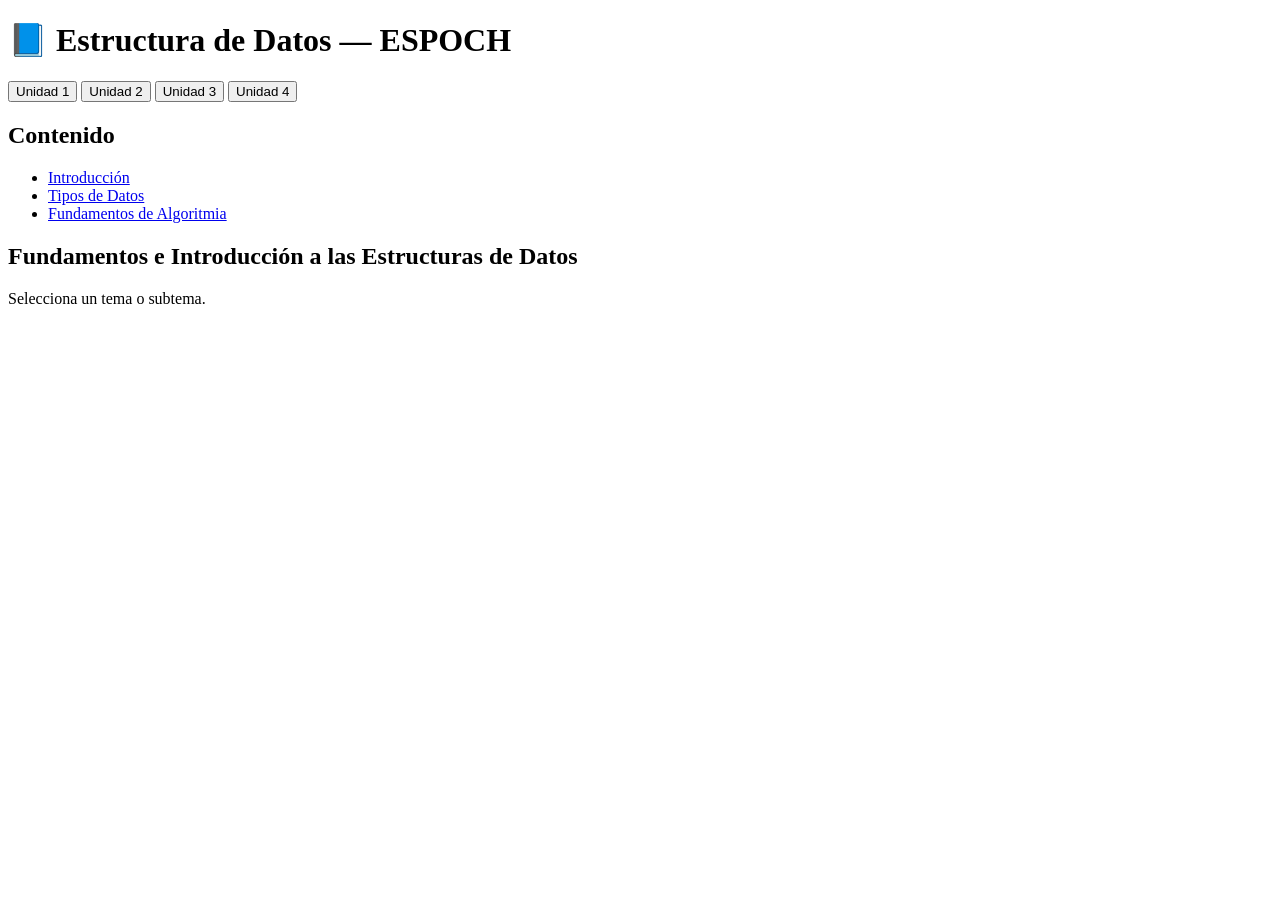
==== docs/index.html @ daf61198 "Add: contenido del sílabo para Desarrollo Web y nuevos íconos SVG" ====
<!DOCTYPE html>
<html lang="es">
<head>
<title>Estructura de Datos</title>
<link rel="stylesheet" href="/docs/css/main.css">

</head>
<body>

<header>
  <h1>📘 Estructura de Datos — ESPOCH</h1>
  <div class="unidades">
    <button class="active" onclick="mostrarUnidad('u1', this)">Unidad 1</button>
    <button onclick="mostrarUnidad('u2', this)">Unidad 2</button>
    <button onclick="mostrarUnidad('u3', this)">Unidad 3</button>
    <button onclick="mostrarUnidad('u4', this)">Unidad 4</button>
  </div>
</header>

<aside>
  <h2>Contenido</h2>
  <ul id="menu" class="menu"></ul>
</aside>

<main id="contenido">
  <div class="card">
    <h2>Unidad 1 — Fundamentos e Introducción</h2>
  </div>

</main>
<script src="/docs/js/main.js"></script>

</body>
</html>
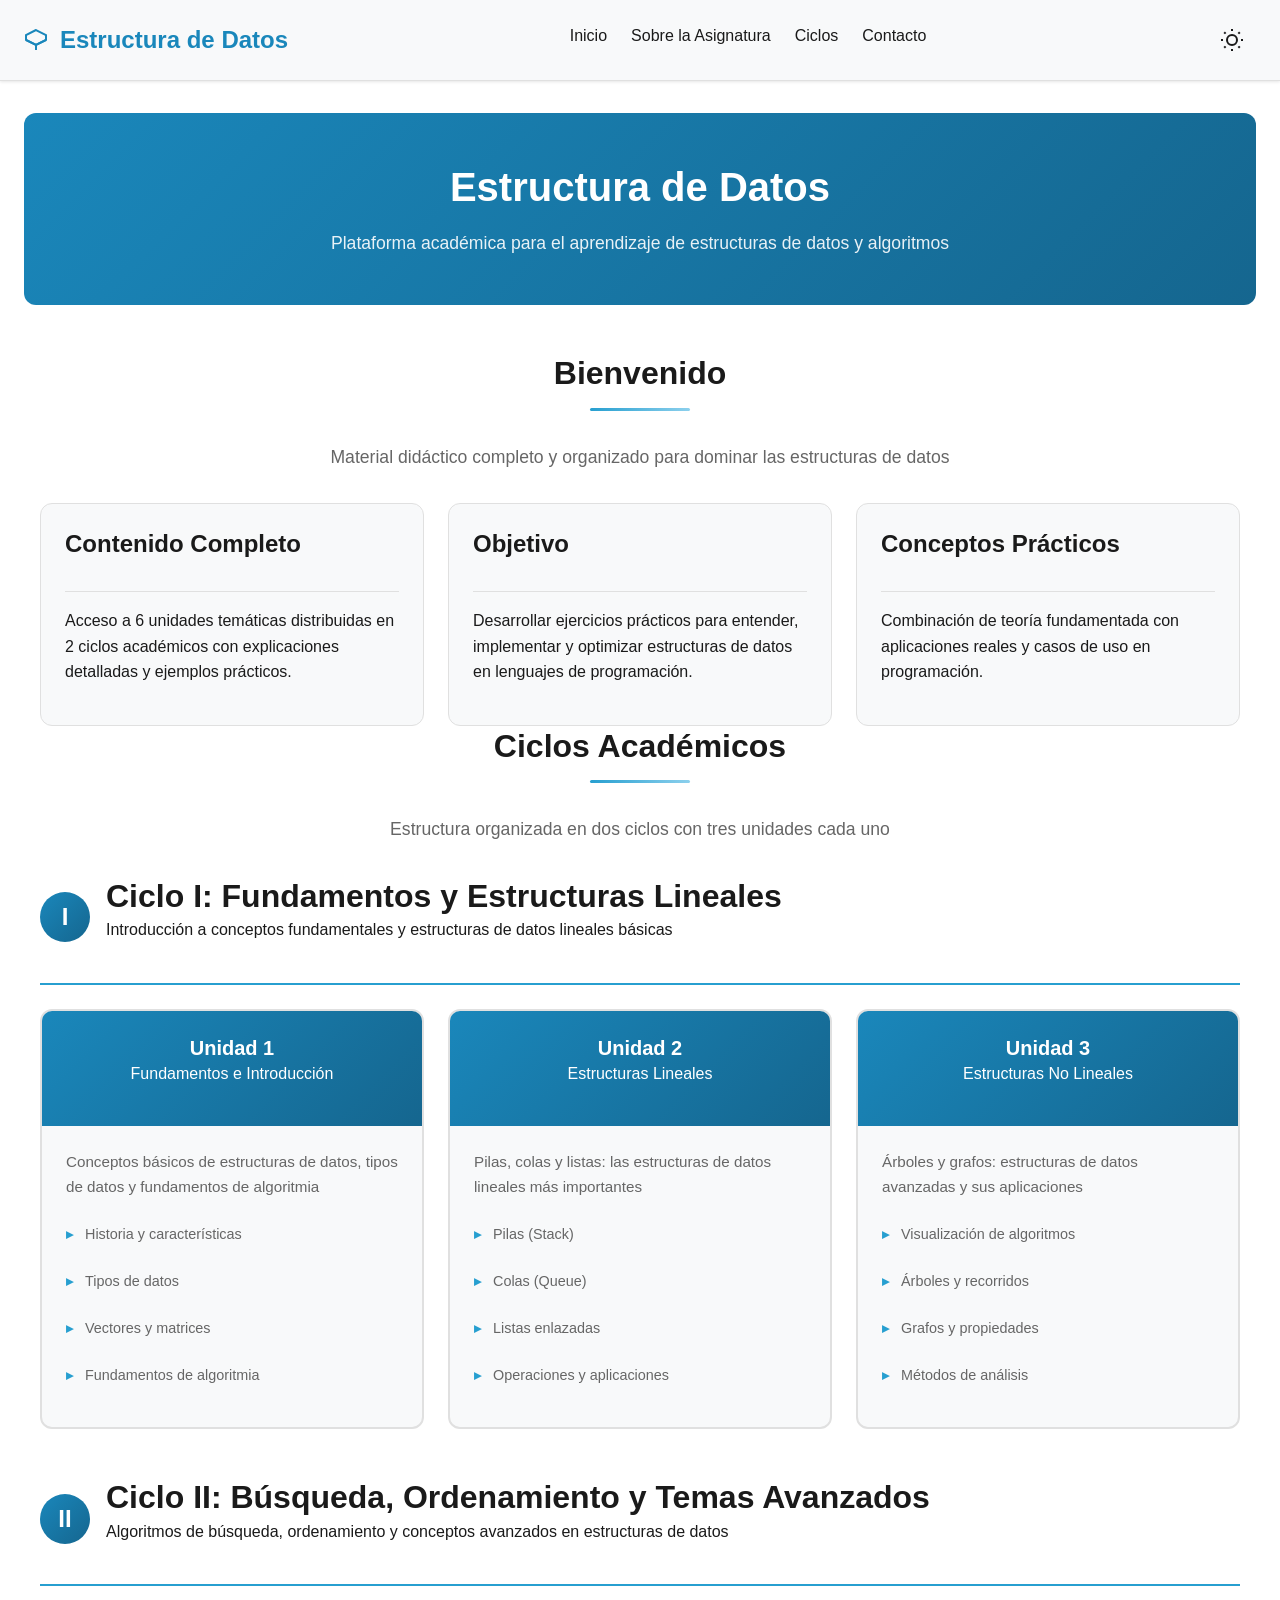
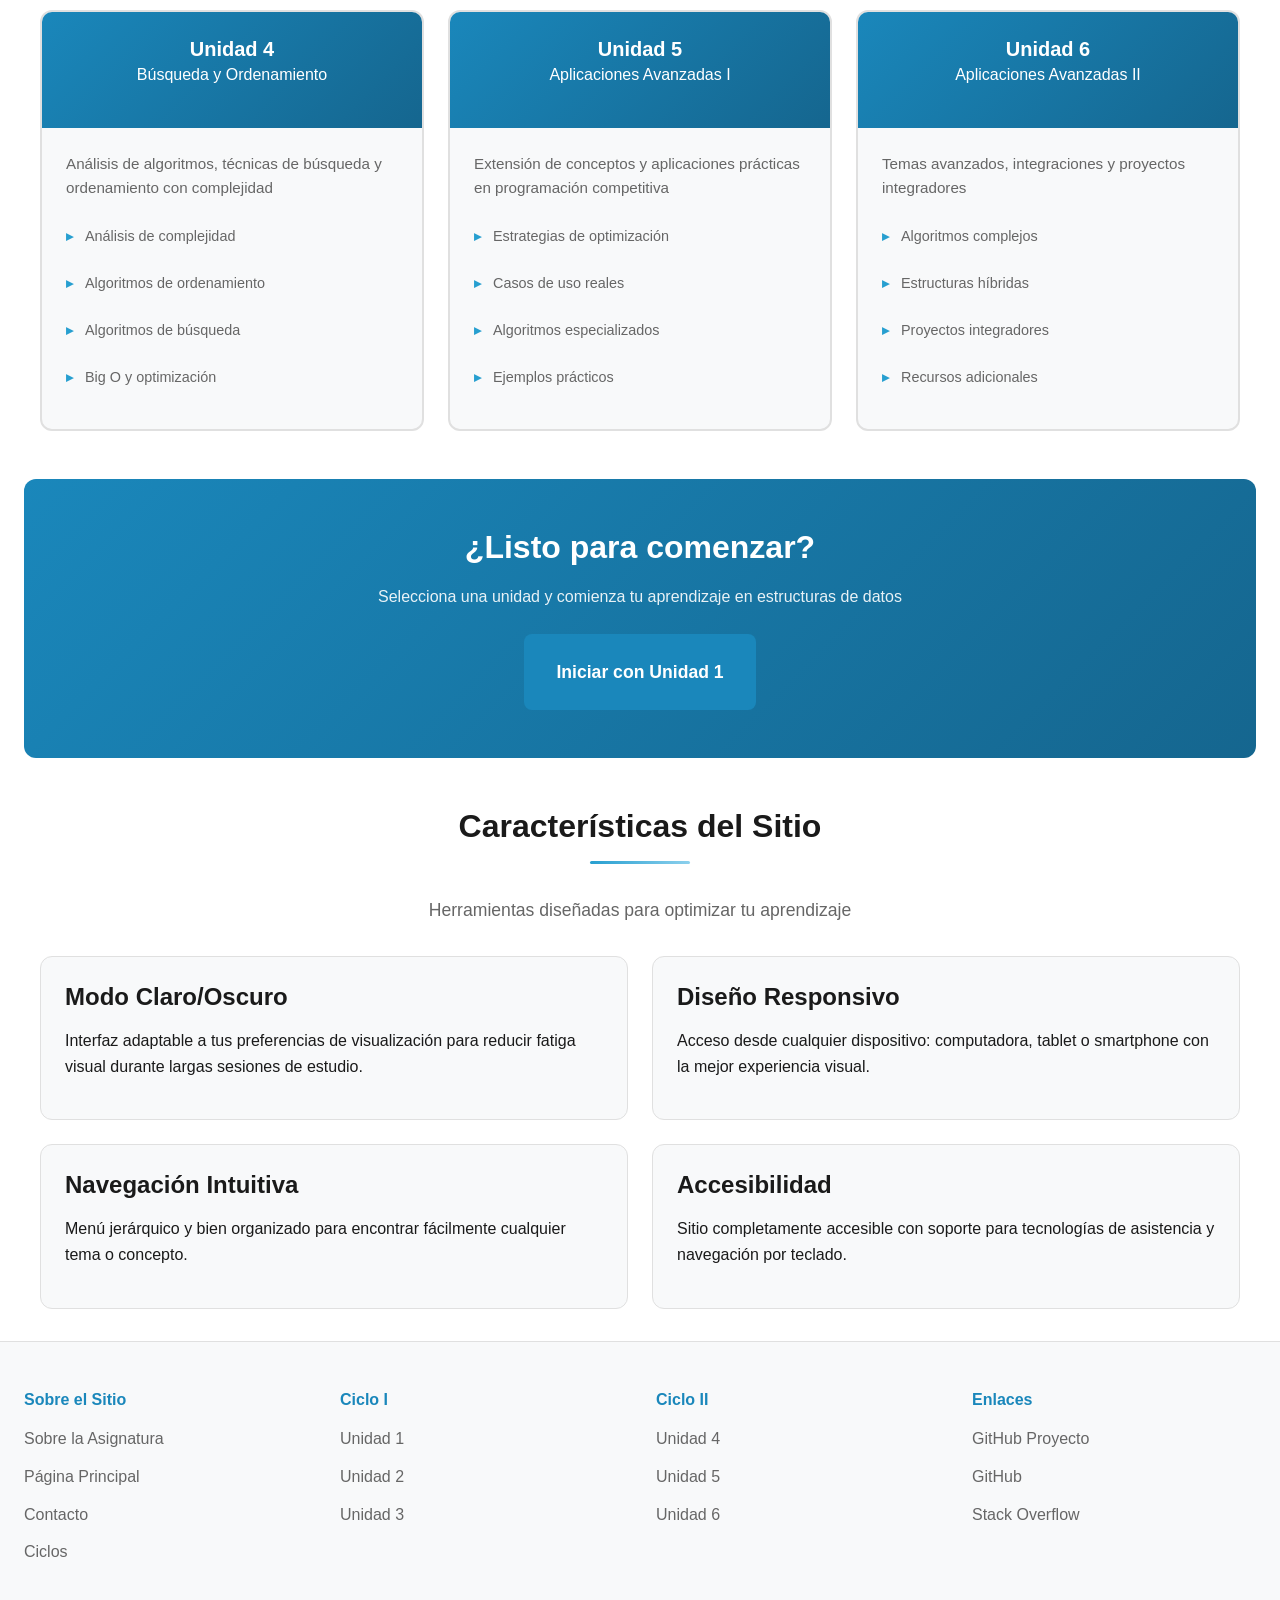
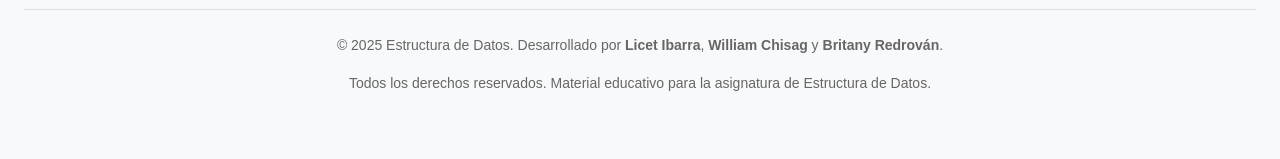
==== commit 34857772: "feet: Se agregó el restablecimiento global de CSS y se mejoró la estructura HTML para mejorar la acc" ====
--- a/docs/index.html
+++ b/docs/index.html
@@ -1,34 +1,337 @@
 <!DOCTYPE html>
 <html lang="es">
 <head>
-<title>Estructura de Datos</title>
-<link rel="stylesheet" href="/docs/css/main.css">
-
+  <meta charset="UTF-8">
+  <meta name="viewport" content="width=device-width, initial-scale=1.0">
+  <meta name="description" content="Estructura de Datos - Plataforma académica completa con 6 unidades distribuidas en 2 ciclos">
+  <meta name="keywords" content="estructura de datos, algoritmos, pilas, colas, árboles, grafos">
+  <title>Estructura de Datos - Inicio</title>
+  <link rel="stylesheet" href="./css/reset.css">
+  <link rel="stylesheet" href="./css/main.css">
 </head>
 <body>
-
-<header>
-  <h1>📘 Estructura de Datos — ESPOCH</h1>
-  <div class="unidades">
-    <button class="active" onclick="mostrarUnidad('u1', this)">Unidad 1</button>
-    <button onclick="mostrarUnidad('u2', this)">Unidad 2</button>
-    <button onclick="mostrarUnidad('u3', this)">Unidad 3</button>
-    <button onclick="mostrarUnidad('u4', this)">Unidad 4</button>
-  </div>
-</header>
-
-<aside>
-  <h2>Contenido</h2>
-  <ul id="menu" class="menu"></ul>
-</aside>
-
-<main id="contenido">
-  <div class="card">
-    <h2>Unidad 1 — Fundamentos e Introducción</h2>
-  </div>
-
-</main>
-<script src="/docs/js/main.js"></script>
-
+  <!-- ============ HEADER ============ -->
+  <header>
+    <div class="header-container">
+      <a href="./index.html" class="logo">
+        <svg width="24" height="24" viewBox="0 0 24 24" fill="none" stroke="currentColor" stroke-width="2">
+          <path d="M12 2L2 7L2 12L12 17L22 12L22 7L12 2Z"></path>
+          <path d="M2 12L12 17L22 12"></path>
+          <path d="M12 17L12 22"></path>
+        </svg>
+        <span class="logo-text">Estructura de Datos</span>
+      </a>
+
+      <nav>
+        <ul>
+          <li><a href="./index.html" class="active">Inicio</a></li>
+          <li><a href="./components/about.html">Sobre la Asignatura</a></li>
+          <li><a href="#ciclos">Ciclos</a></li>
+          <li><a href="./components/contact.html">Contacto</a></li>
+        </ul>
+      </nav>
+
+      <div class="header-controls">
+        <button class="theme-toggle" aria-label="Cambiar tema" title="Cambiar tema">
+          <svg width="20" height="20" viewBox="0 0 24 24" fill="none" stroke="currentColor" stroke-width="2" class="sun-icon">
+            <circle cx="12" cy="12" r="5"></circle>
+            <line x1="12" y1="1" x2="12" y2="3"></line>
+            <line x1="12" y1="21" x2="12" y2="23"></line>
+            <line x1="4.22" y1="4.22" x2="5.64" y2="5.64"></line>
+            <line x1="18.36" y1="18.36" x2="19.78" y2="19.78"></line>
+            <line x1="1" y1="12" x2="3" y2="12"></line>
+            <line x1="21" y1="12" x2="23" y2="12"></line>
+            <line x1="4.22" y1="19.78" x2="5.64" y2="18.36"></line>
+            <line x1="18.36" y1="5.64" x2="19.78" y2="4.22"></line>
+          </svg>
+          <svg width="20" height="20" viewBox="0 0 24 24" fill="none" stroke="currentColor" stroke-width="2" class="moon-icon" style="display:none;">
+            <path d="M21 12.79A9 9 0 1 1 11.21 3 7 7 0 0 0 21 12.79z"></path>
+          </svg>
+        </button>
+
+        <button class="menu-toggle" aria-label="Abrir menú" title="Abrir menú">
+          <svg width="24" height="24" viewBox="0 0 24 24" fill="none" stroke="currentColor" stroke-width="2">
+            <line x1="3" y1="6" x2="21" y2="6"></line>
+            <line x1="3" y1="12" x2="21" y2="12"></line>
+            <line x1="3" y1="18" x2="21" y2="18"></line>
+          </svg>
+        </button>
+      </div>
+    </div>
+  </header>
+
+  <!-- ============ MAIN CONTENT ============ -->
+  <main>
+    <!-- Hero Section -->
+    <section class="hero">
+      <h1>Estructura de Datos</h1>
+      <p>Plataforma académica para el aprendizaje de estructuras de datos y algoritmos</p>
+    </section>
+
+    <!-- Section: Introducción -->
+    <section class="container">
+      <div class="section-header">
+        <h2>Bienvenido</h2>
+        <p>Material didáctico completo y organizado para dominar las estructuras de datos</p>
+      </div>
+
+      <div class="grid grid-cols-3">
+        <div class="card">
+          <div class="card-header">
+            <h3>Contenido Completo</h3>
+          </div>
+          <div class="card-body">
+            <p>Acceso a 6 unidades temáticas distribuidas en 2 ciclos académicos con explicaciones detalladas y ejemplos prácticos.</p>
+          </div>
+        </div>
+
+        <div class="card">
+          <div class="card-header">
+            <h3>Objetivo</h3>
+          </div>
+          <div class="card-body">
+            <p>Desarrollar ejercicios prácticos para entender, implementar y optimizar estructuras de datos en lenguajes de programación.</p>
+          </div>
+        </div>
+
+        <div class="card">
+          <div class="card-header">
+            <h3>Conceptos Prácticos</h3>
+          </div>
+          <div class="card-body">
+            <p>Combinación de teoría fundamentada con aplicaciones reales y casos de uso en programación.</p>
+          </div>
+        </div>
+      </div>
+    </section>
+
+    <!-- Section: Ciclos y Unidades -->
+    <section class="container" id="ciclos">
+      <div class="section-header">
+        <h2>Ciclos Académicos</h2>
+        <p>Estructura organizada en dos ciclos con tres unidades cada uno</p>
+      </div>
+
+      <!-- CICLO I -->
+      <div class="cycle-container">
+        <div class="cycle-header">
+          <div class="cycle-number">I</div>
+          <div class="cycle-info">
+            <h2>Ciclo I: Fundamentos y Estructuras Lineales</h2>
+            <p>Introducción a conceptos fundamentales y estructuras de datos lineales básicas</p>
+          </div>
+        </div>
+
+        <div class="units-grid">
+          <!-- Unidad 1 -->
+          <a href="./components/units/unidad1.html" class="unit-card">
+            <div class="unit-card-header">
+              <h3>Unidad 1</h3>
+              <span class="unit-card-number">1</span>
+              <p>Fundamentos e Introducción</p>
+            </div>
+            <div class="unit-card-body">
+              <p>Conceptos básicos de estructuras de datos, tipos de datos y fundamentos de algoritmia</p>
+              <ul class="unit-topics">
+                <li>Historia y características</li>
+                <li>Tipos de datos</li>
+                <li>Vectores y matrices</li>
+                <li>Fundamentos de algoritmia</li>
+              </ul>
+            </div>
+          </a>
+
+          <!-- Unidad 2 -->
+          <a href="./components/units/unidad2.html" class="unit-card">
+            <div class="unit-card-header">
+              <h3>Unidad 2</h3>
+              <span class="unit-card-number">2</span>
+              <p>Estructuras Lineales</p>
+            </div>
+            <div class="unit-card-body">
+              <p>Pilas, colas y listas: las estructuras de datos lineales más importantes</p>
+              <ul class="unit-topics">
+                <li>Pilas (Stack)</li>
+                <li>Colas (Queue)</li>
+                <li>Listas enlazadas</li>
+                <li>Operaciones y aplicaciones</li>
+              </ul>
+            </div>
+          </a>
+
+          <!-- Unidad 3 -->
+          <a href="./components/units/unidad3.html" class="unit-card">
+            <div class="unit-card-header">
+              <h3>Unidad 3</h3>
+              <span class="unit-card-number">3</span>
+              <p>Estructuras No Lineales</p>
+            </div>
+            <div class="unit-card-body">
+              <p>Árboles y grafos: estructuras de datos avanzadas y sus aplicaciones</p>
+              <ul class="unit-topics">
+                <li>Visualización de algoritmos</li>
+                <li>Árboles y recorridos</li>
+                <li>Grafos y propiedades</li>
+                <li>Métodos de análisis</li>
+              </ul>
+            </div>
+          </a>
+        </div>
+      </div>
+
+      <!-- CICLO II -->
+      <div class="cycle-container">
+        <div class="cycle-header">
+          <div class="cycle-number">II</div>
+          <div class="cycle-info">
+            <h2>Ciclo II: Búsqueda, Ordenamiento y Temas Avanzados</h2>
+            <p>Algoritmos de búsqueda, ordenamiento y conceptos avanzados en estructuras de datos</p>
+          </div>
+        </div>
+
+        <div class="units-grid">
+          <!-- Unidad 4 -->
+          <a href="./components/units/unidad4.html" class="unit-card">
+            <div class="unit-card-header">
+              <h3>Unidad 4</h3>
+              <span class="unit-card-number">4</span>
+              <p>Búsqueda y Ordenamiento</p>
+            </div>
+            <div class="unit-card-body">
+              <p>Análisis de algoritmos, técnicas de búsqueda y ordenamiento con complejidad</p>
+              <ul class="unit-topics">
+                <li>Análisis de complejidad</li>
+                <li>Algoritmos de ordenamiento</li>
+                <li>Algoritmos de búsqueda</li>
+                <li>Big O y optimización</li>
+              </ul>
+            </div>
+          </a>
+
+          <!-- Unidad 5 -->
+          <a href="./components/units/unidad5.html" class="unit-card">
+            <div class="unit-card-header">
+              <h3>Unidad 5</h3>
+              <span class="unit-card-number">5</span>
+              <p>Aplicaciones Avanzadas I</p>
+            </div>
+            <div class="unit-card-body">
+              <p>Extensión de conceptos y aplicaciones prácticas en programación competitiva</p>
+              <ul class="unit-topics">
+                <li>Estrategias de optimización</li>
+                <li>Casos de uso reales</li>
+                <li>Algoritmos especializados</li>
+                <li>Ejemplos prácticos</li>
+              </ul>
+            </div>
+          </a>
+
+          <!-- Unidad 6 -->
+          <a href="./components/units/unidad6.html" class="unit-card">
+            <div class="unit-card-header">
+              <h3>Unidad 6</h3>
+              <span class="unit-card-number">6</span>
+              <p>Aplicaciones Avanzadas II</p>
+            </div>
+            <div class="unit-card-body">
+              <p>Temas avanzados, integraciones y proyectos integradores</p>
+              <ul class="unit-topics">
+                <li>Algoritmos complejos</li>
+                <li>Estructuras híbridas</li>
+                <li>Proyectos integradores</li>
+                <li>Recursos adicionales</li>
+              </ul>
+            </div>
+          </a>
+        </div>
+      </div>
+    </section>
+
+    <!-- CTA Section -->
+    <section class="cta">
+      <h2>¿Listo para comenzar?</h2>
+      <p>Selecciona una unidad y comienza tu aprendizaje en estructuras de datos</p>
+      <a href="./components/units/unidad1.html" class="btn btn-primary btn-lg">Iniciar con Unidad 1</a>
+    </section>
+
+    <!-- Section: Características -->
+    <section class="container">
+      <div class="section-header">
+        <h2>Características del Sitio</h2>
+        <p>Herramientas diseñadas para optimizar tu aprendizaje</p>
+      </div>
+
+      <div class="grid grid-cols-2">
+        <div class="card">
+          <h3>Modo Claro/Oscuro</h3>
+          <p>Interfaz adaptable a tus preferencias de visualización para reducir fatiga visual durante largas sesiones de estudio.</p>
+        </div>
+
+        <div class="card">
+          <h3>Diseño Responsivo</h3>
+          <p>Acceso desde cualquier dispositivo: computadora, tablet o smartphone con la mejor experiencia visual.</p>
+        </div>
+
+        <div class="card">
+          <h3>Navegación Intuitiva</h3>
+          <p>Menú jerárquico y bien organizado para encontrar fácilmente cualquier tema o concepto.</p>
+        </div>
+
+        <div class="card">
+          <h3>Accesibilidad</h3>
+          <p>Sitio completamente accesible con soporte para tecnologías de asistencia y navegación por teclado.</p>
+        </div>
+      </div>
+    </section>
+  </main>
+
+  <!-- ============ FOOTER ============ -->
+  <footer>
+    <div class="footer-container">
+      <div class="footer-section">
+        <h3>Sobre el Sitio</h3>
+        <ul>
+          <li><a href="./components/about.html">Sobre la Asignatura</a></li>
+          <li><a href="./index.html">Página Principal</a></li>
+          <li><a href="./components/contact.html">Contacto</a></li>
+          <li><a href="#ciclos">Ciclos</a></li>
+        </ul>
+      </div>
+
+      <div class="footer-section">
+        <h3>Ciclo I</h3>
+        <ul>
+          <li><a href="./components/units/unidad1.html">Unidad 1</a></li>
+          <li><a href="./components/units/unidad2.html">Unidad 2</a></li>
+          <li><a href="./components/units/unidad3.html">Unidad 3</a></li>
+        </ul>
+      </div>
+
+      <div class="footer-section">
+        <h3>Ciclo II</h3>
+        <ul>
+          <li><a href="./components/units/unidad4.html">Unidad 4</a></li>
+          <li><a href="./components/units/unidad5.html">Unidad 5</a></li>
+          <li><a href="./components/units/unidad6.html">Unidad 6</a></li>
+        </ul>
+      </div>
+
+      <div class="footer-section">
+        <h3>Enlaces</h3>
+        <ul>
+          <li><a href="https://github.com/wsxdev/material-estructura-datos" target="_blank" rel="noopener noreferrer">GitHub Proyecto</a></li>
+          <li><a href="https://github.com" target="_blank" rel="noopener noreferrer">GitHub</a></li>
+          <li><a href="https://stackoverflow.com" target="_blank" rel="noopener noreferrer">Stack Overflow</a></li>
+        </ul>
+      </div>
+    </div>
+
+    <div class="footer-bottom">
+      <p>&copy; 2025 Estructura de Datos. Desarrollado por <strong>Licet Ibarra</strong>, <strong>William Chisag</strong> y <strong>Britany Redrován</strong>.</p>
+      <p>Todos los derechos reservados. Material educativo para la asignatura de Estructura de Datos.</p>
+    </div>
+  </footer>
+
+  <script src="./js/main.js"></script>
 </body>
 </html>
--- a/docs/css/main.css
+++ b/docs/css/main.css
@@ -0,0 +1,1002 @@
+/* ============================================
+   MAIN.CSS - Estilos Principales y Sistema de Diseño
+   ============================================ */
+
+/* ============ Variables CSS - Paleta Steel Blue ============ */
+
+:root {
+  /* Paleta Steel Blue */
+  --sb-50: #f2f9fd;
+  --sb-100: #e3f1fb;
+  --sb-200: #c2e5f5;
+  --sb-300: #8cd0ed;
+  --sb-400: #4eb8e2;
+  --sb-500: #279fd0;
+  --sb-600: #1a87bb;
+  --sb-700: #15668f;
+  --sb-800: #155777;
+  --sb-900: #174863;
+  --sb-950: #0f2f42;
+
+  /* Modo Claro */
+  --color-bg: #ffffff;
+  --color-surface: #f8f9fa;
+  --color-text: #1a1a1a;
+  --color-text-secondary: #666666;
+  --color-border: #e0e0e0;
+  --color-shadow: rgba(0, 0, 0, 0.1);
+
+  /* Espaciado */
+  --spacing-xs: 0.5rem;
+  --spacing-sm: 0.75rem;
+  --spacing-md: 1rem;
+  --spacing-lg: 1.5rem;
+  --spacing-xl: 2rem;
+  --spacing-2xl: 3rem;
+
+  /* Transiciones */
+  --transition: all 0.3s cubic-bezier(0.4, 0, 0.2, 1);
+  --transition-fast: all 0.15s ease;
+
+  /* Sombras */
+  --shadow-sm: 0 1px 3px rgba(0, 0, 0, 0.1);
+  --shadow-md: 0 4px 6px rgba(0, 0, 0, 0.1);
+  --shadow-lg: 0 10px 15px rgba(0, 0, 0, 0.1);
+  --shadow-xl: 0 20px 25px rgba(0, 0, 0, 0.1);
+
+  /* Border Radius */
+  --radius-sm: 0.375rem;
+  --radius-md: 0.5rem;
+  --radius-lg: 0.75rem;
+  --radius-xl: 1rem;
+  --radius-full: 9999px;
+
+  /* Z-index */
+  --z-dropdown: 100;
+  --z-sticky: 200;
+  --z-fixed: 300;
+  --z-modal: 400;
+}
+
+/* ============ Modo Oscuro ============ */
+
+body.dark-mode {
+  --color-bg: #0f1419;
+  --color-surface: #1a1f2e;
+  --color-text: #e4e6eb;
+  --color-text-secondary: #b0b3b8;
+  --color-border: #2a3142;
+  --color-shadow: rgba(0, 0, 0, 0.3);
+}
+
+/* ============ Body Base ============ */
+
+body {
+  background-color: var(--color-bg);
+  color: var(--color-text);
+  transition: var(--transition);
+  overflow-x: hidden;
+}
+
+/* ============ HEADER ============ */
+
+header {
+  background-color: var(--color-surface);
+  border-bottom: 1px solid var(--color-border);
+  position: sticky;
+  top: 0;
+  z-index: var(--z-sticky);
+  box-shadow: var(--shadow-sm);
+  transition: var(--transition);
+}
+
+.header-container {
+  max-width: 1400px;
+  margin: 0 auto;
+  padding: var(--spacing-md) var(--spacing-lg);
+  display: flex;
+  justify-content: space-between;
+  align-items: center;
+}
+
+.logo {
+  font-size: 1.5rem;
+  font-weight: 700;
+  color: var(--sb-600);
+  transition: var(--transition);
+  display: flex;
+  align-items: center;
+  gap: var(--spacing-sm);
+}
+
+.logo:hover {
+  color: var(--sb-500);
+}
+
+.logo-text {
+  display: none;
+}
+
+@media (min-width: 768px) {
+  .logo-text {
+    display: inline;
+  }
+}
+
+nav ul {
+  display: none;
+  list-style: none;
+  gap: var(--spacing-lg);
+  margin: 0;
+  padding: 0;
+}
+
+nav ul.active {
+  display: flex;
+}
+
+@media (min-width: 768px) {
+  nav ul {
+    display: flex;
+  }
+}
+
+nav a {
+  color: var(--color-text);
+  font-weight: 500;
+  position: relative;
+  padding-bottom: 0.25rem;
+}
+
+nav a::after {
+  content: '';
+  position: absolute;
+  bottom: -2px;
+  left: 0;
+  width: 0;
+  height: 2px;
+  background-color: var(--sb-500);
+  transition: width 0.3s ease;
+}
+
+nav a:hover::after {
+  width: 100%;
+}
+
+nav a.active {
+  color: var(--sb-600);
+}
+
+nav a.active::after {
+  width: 100%;
+}
+
+.header-controls {
+  display: flex;
+  gap: var(--spacing-md);
+  align-items: center;
+}
+
+.theme-toggle, .menu-toggle {
+  background: none;
+  border: none;
+  cursor: pointer;
+  padding: var(--spacing-sm);
+  display: flex;
+  align-items: center;
+  justify-content: center;
+  color: var(--color-text);
+  transition: var(--transition);
+  border-radius: var(--radius-md);
+}
+
+.theme-toggle:hover, .menu-toggle:hover {
+  background-color: var(--color-border);
+}
+
+.theme-toggle svg, .menu-toggle svg {
+  width: 24px;
+  height: 24px;
+  stroke: currentColor;
+  fill: none;
+  stroke-width: 2;
+}
+
+.menu-toggle {
+  display: flex;
+}
+
+@media (min-width: 768px) {
+  .menu-toggle {
+    display: none;
+  }
+}
+
+/* ============ FOOTER ============ */
+
+footer {
+  background-color: var(--color-surface);
+  border-top: 1px solid var(--color-border);
+  padding: var(--spacing-2xl) var(--spacing-lg);
+  margin-top: auto;
+  transition: var(--transition);
+}
+
+.footer-container {
+  max-width: 1400px;
+  margin: 0 auto;
+  display: grid;
+  grid-template-columns: repeat(auto-fit, minmax(250px, 1fr));
+  gap: var(--spacing-xl);
+  margin-bottom: var(--spacing-xl);
+}
+
+.footer-section h3 {
+  font-size: 1rem;
+  margin-bottom: var(--spacing-md);
+  color: var(--sb-600);
+}
+
+.footer-section ul {
+  list-style: none;
+  padding: 0;
+  margin: 0;
+}
+
+.footer-section li {
+  margin-bottom: var(--spacing-sm);
+}
+
+.footer-section a {
+  color: var(--color-text-secondary);
+  transition: var(--transition);
+}
+
+.footer-section a:hover {
+  color: var(--sb-600);
+}
+
+.footer-bottom {
+  border-top: 1px solid var(--color-border);
+  padding-top: var(--spacing-lg);
+  text-align: center;
+  color: var(--color-text-secondary);
+  font-size: 0.875rem;
+}
+
+/* ============ MAIN CONTENT ============ */
+
+main {
+  max-width: 1400px;
+  margin: 0 auto;
+  padding: var(--spacing-xl) var(--spacing-lg);
+  min-height: calc(100vh - 200px);
+}
+
+.container {
+  max-width: 1200px;
+  margin: 0 auto;
+}
+
+.container-sm {
+  max-width: 800px;
+  margin: 0 auto;
+}
+
+/* ============ HERO SECTION ============ */
+
+.hero {
+  background: linear-gradient(135deg, var(--sb-600) 0%, var(--sb-700) 100%);
+  color: white;
+  padding: var(--spacing-2xl) var(--spacing-lg);
+  border-radius: var(--radius-lg);
+  margin-bottom: var(--spacing-2xl);
+  text-align: center;
+}
+
+.hero h1 {
+  margin-bottom: var(--spacing-md);
+  color: white;
+}
+
+.hero p {
+  font-size: 1.1rem;
+  color: rgba(255, 255, 255, 0.9);
+  margin-bottom: 0;
+}
+
+/* ============ BOTONES ============ */
+
+.btn {
+  display: inline-flex;
+  align-items: center;
+  gap: var(--spacing-sm);
+  padding: var(--spacing-sm) var(--spacing-lg);
+  border: none;
+  border-radius: var(--radius-md);
+  font-weight: 600;
+  cursor: pointer;
+  transition: var(--transition);
+  text-decoration: none;
+  font-size: 1rem;
+}
+
+.btn-primary {
+  background-color: var(--sb-600);
+  color: white;
+}
+
+.btn-primary:hover {
+  background-color: var(--sb-700);
+  transform: translateY(-2px);
+  box-shadow: var(--shadow-md);
+}
+
+.btn-secondary {
+  background-color: var(--color-surface);
+  color: var(--sb-600);
+  border: 2px solid var(--sb-600);
+}
+
+.btn-secondary:hover {
+  background-color: var(--sb-50);
+  transform: translateY(-2px);
+}
+
+.btn-outline {
+  background-color: transparent;
+  color: var(--color-text);
+  border: 2px solid var(--color-border);
+}
+
+.btn-outline:hover {
+  border-color: var(--sb-600);
+  color: var(--sb-600);
+}
+
+.btn:disabled {
+  opacity: 0.5;
+  cursor: not-allowed;
+  transform: none;
+}
+
+.btn-sm {
+  padding: var(--spacing-xs) var(--spacing-md);
+  font-size: 0.875rem;
+}
+
+.btn-lg {
+  padding: var(--spacing-lg) var(--spacing-xl);
+  font-size: 1.1rem;
+}
+
+/* ============ TARJETAS ============ */
+
+.card {
+  background-color: var(--color-surface);
+  border: 1px solid var(--color-border);
+  border-radius: var(--radius-lg);
+  padding: var(--spacing-lg);
+  transition: var(--transition);
+  overflow: hidden;
+}
+
+.card:hover {
+  box-shadow: var(--shadow-lg);
+  border-color: var(--sb-300);
+  transform: translateY(-4px);
+}
+
+.card-header {
+  border-bottom: 1px solid var(--color-border);
+  padding-bottom: var(--spacing-md);
+  margin-bottom: var(--spacing-md);
+}
+
+.card-body {
+  flex: 1;
+}
+
+.card-footer {
+  border-top: 1px solid var(--color-border);
+  padding-top: var(--spacing-md);
+  margin-top: var(--spacing-md);
+}
+
+/* ============ GRID ============ */
+
+.grid {
+  display: grid;
+  gap: var(--spacing-lg);
+}
+
+.grid-cols-1 {
+  grid-template-columns: 1fr;
+}
+
+.grid-cols-2 {
+  grid-template-columns: repeat(2, 1fr);
+}
+
+.grid-cols-3 {
+  grid-template-columns: repeat(3, 1fr);
+}
+
+.grid-cols-4 {
+  grid-template-columns: repeat(4, 1fr);
+}
+
+@media (max-width: 768px) {
+  .grid-cols-2, .grid-cols-3, .grid-cols-4 {
+    grid-template-columns: 1fr;
+  }
+}
+
+@media (min-width: 768px) and (max-width: 1024px) {
+  .grid-cols-3 {
+    grid-template-columns: repeat(2, 1fr);
+  }
+  
+  .grid-cols-4 {
+    grid-template-columns: repeat(2, 1fr);
+  }
+}
+
+/* ============ BADGES ============ */
+
+.badge {
+  display: inline-block;
+  padding: var(--spacing-xs) var(--spacing-md);
+  border-radius: var(--radius-full);
+  font-size: 0.75rem;
+  font-weight: 600;
+  text-transform: uppercase;
+  letter-spacing: 0.5px;
+}
+
+.badge-primary {
+  background-color: var(--sb-100);
+  color: var(--sb-700);
+}
+
+.badge-secondary {
+  background-color: var(--color-border);
+  color: var(--color-text);
+}
+
+.badge-success {
+  background-color: #d4edda;
+  color: #155724;
+}
+
+/* ============ SECCIONES ============ */
+
+section {
+  margin-bottom: var(--spacing-2xl);
+}
+
+.section-header {
+  text-align: center;
+  margin-bottom: var(--spacing-xl);
+}
+
+.section-header h2 {
+  position: relative;
+  display: inline-block;
+  padding-bottom: var(--spacing-md);
+}
+
+.section-header h2::after {
+  content: '';
+  position: absolute;
+  bottom: 0;
+  left: 50%;
+  transform: translateX(-50%);
+  width: 100px;
+  height: 3px;
+  background: linear-gradient(90deg, var(--sb-500), var(--sb-300));
+  border-radius: var(--radius-full);
+}
+
+.section-header p {
+  color: var(--color-text-secondary);
+  font-size: 1.1rem;
+  margin-top: var(--spacing-md);
+}
+
+/* ============ LISTA DE UNIDADES ============ */
+
+.units-grid {
+  display: grid;
+  grid-template-columns: repeat(auto-fit, minmax(280px, 1fr));
+  gap: var(--spacing-lg);
+}
+
+.unit-card {
+  background-color: var(--color-surface);
+  border: 2px solid var(--color-border);
+  border-radius: var(--radius-lg);
+  overflow: hidden;
+  transition: var(--transition);
+  cursor: pointer;
+}
+
+.unit-card:hover {
+  border-color: var(--sb-500);
+  box-shadow: var(--shadow-lg);
+  transform: translateY(-8px);
+}
+
+.unit-card-header {
+  background: linear-gradient(135deg, var(--sb-600), var(--sb-700));
+  color: white;
+  padding: var(--spacing-lg);
+  text-align: center;
+}
+
+.unit-card-header h3 {
+  margin: 0;
+  font-size: 1.25rem;
+}
+
+.unit-card-number {
+  font-size: 2rem;
+  opacity: 0.2;
+  position: absolute;
+  top: -10px;
+  right: 10px;
+}
+
+.unit-card-body {
+  padding: var(--spacing-lg);
+}
+
+.unit-card-body p {
+  color: var(--color-text-secondary);
+  margin-bottom: var(--spacing-md);
+  font-size: 0.95rem;
+}
+
+.unit-topics {
+  list-style: none;
+  padding: 0;
+  margin: 0;
+}
+
+.unit-topics li {
+  padding: var(--spacing-xs) 0;
+  color: var(--color-text-secondary);
+  font-size: 0.9rem;
+}
+
+.unit-topics li::before {
+  content: '▸ ';
+  color: var(--sb-500);
+  margin-right: var(--spacing-xs);
+  font-weight: bold;
+}
+
+/* ============ TEMAS Y CONTENIDO ============ */
+
+.topic {
+  margin-bottom: var(--spacing-2xl);
+  padding-bottom: var(--spacing-2xl);
+  border-bottom: 1px solid var(--color-border);
+}
+
+.topic:last-child {
+  border-bottom: none;
+}
+
+.topic h2 {
+  color: var(--sb-600);
+  margin-bottom: var(--spacing-md);
+  display: flex;
+  align-items: center;
+  gap: var(--spacing-md);
+}
+
+.topic h3 {
+  color: var(--sb-500);
+  margin-top: var(--spacing-lg);
+  margin-bottom: var(--spacing-md);
+}
+
+.topic-content {
+  background-color: var(--color-surface);
+  padding: var(--spacing-lg);
+  border-radius: var(--radius-md);
+  border-left: 4px solid var(--sb-500);
+}
+
+/* ============ CÓDIGO ============ */
+
+code {
+  background-color: var(--color-surface);
+  color: var(--sb-600);
+  padding: 0.2rem 0.4rem;
+  border-radius: var(--radius-sm);
+  font-family: 'Courier New', monospace;
+  font-size: 0.9em;
+}
+
+pre {
+  background-color: var(--color-surface);
+  color: var(--color-text);
+  padding: var(--spacing-lg);
+  border-radius: var(--radius-md);
+  border-left: 4px solid var(--sb-500);
+  overflow-x: auto;
+}
+
+pre code {
+  background-color: transparent;
+  color: inherit;
+  padding: 0;
+  border-radius: 0;
+}
+
+/* ============ FORMULARIOS ============ */
+
+.form-group {
+  margin-bottom: var(--spacing-lg);
+}
+
+label {
+  display: block;
+  margin-bottom: var(--spacing-sm);
+  font-weight: 600;
+  color: var(--color-text);
+}
+
+input[type="text"],
+input[type="email"],
+input[type="phone"],
+input[type="url"],
+textarea,
+select {
+  width: 100%;
+  padding: var(--spacing-md);
+  border: 1px solid var(--color-border);
+  border-radius: var(--radius-md);
+  background-color: var(--color-bg);
+  color: var(--color-text);
+  font-size: 1rem;
+  transition: var(--transition);
+}
+
+input:focus,
+textarea:focus,
+select:focus {
+  border-color: var(--sb-500);
+  box-shadow: 0 0 0 3px rgba(39, 159, 208, 0.1);
+}
+
+textarea {
+  resize: vertical;
+  min-height: 150px;
+}
+
+/* ============ BREADCRUMB ============ */
+
+.breadcrumb {
+  display: flex;
+  align-items: center;
+  gap: var(--spacing-sm);
+  margin-bottom: var(--spacing-lg);
+  flex-wrap: wrap;
+}
+
+.breadcrumb a {
+  color: var(--sb-600);
+  transition: var(--transition);
+}
+
+.breadcrumb a:hover {
+  color: var(--sb-700);
+  text-decoration: underline;
+}
+
+.breadcrumb span {
+  color: var(--color-text-secondary);
+}
+
+/* ============ TABLA DE CONTENIDOS ============ */
+
+.toc {
+  background-color: var(--color-surface);
+  border: 1px solid var(--color-border);
+  border-radius: var(--radius-lg);
+  padding: var(--spacing-lg);
+  margin-bottom: var(--spacing-xl);
+}
+
+.toc h3 {
+  margin-top: 0;
+  color: var(--sb-600);
+}
+
+.toc ul {
+  list-style: none;
+  padding: 0;
+  margin: 0;
+}
+
+.toc li {
+  margin-bottom: var(--spacing-sm);
+  padding-left: 0;
+}
+
+.toc a {
+  color: var(--color-text-secondary);
+  transition: var(--transition);
+}
+
+.toc a:hover {
+  color: var(--sb-600);
+  padding-left: var(--spacing-sm);
+}
+
+/* ============ LLAMADAS A LA ACCIÓN ============ */
+
+.cta {
+  background: linear-gradient(135deg, var(--sb-600), var(--sb-700));
+  color: white;
+  padding: var(--spacing-2xl) var(--spacing-lg);
+  border-radius: var(--radius-lg);
+  text-align: center;
+  margin: var(--spacing-2xl) 0;
+}
+
+.cta h2 {
+  color: white;
+  margin-bottom: var(--spacing-md);
+}
+
+.cta p {
+  color: rgba(255, 255, 255, 0.9);
+  margin-bottom: var(--spacing-lg);
+}
+
+/* ============ CONTENEDOR DE CICLOS ============ */
+
+.cycle-container {
+  margin-bottom: var(--spacing-2xl);
+}
+
+.cycle-header {
+  display: flex;
+  align-items: center;
+  gap: var(--spacing-md);
+  margin-bottom: var(--spacing-lg);
+  padding-bottom: var(--spacing-lg);
+  border-bottom: 2px solid var(--sb-500);
+}
+
+.cycle-number {
+  background: linear-gradient(135deg, var(--sb-600), var(--sb-700));
+  color: white;
+  width: 50px;
+  height: 50px;
+  border-radius: var(--radius-full);
+  display: flex;
+  align-items: center;
+  justify-content: center;
+  font-size: 1.5rem;
+  font-weight: 700;
+}
+
+.cycle-info h2 {
+  margin: 0;
+  color: var(--color-text);
+}
+
+/* ============ ANIMACIONES ============ */
+
+@keyframes fadeIn {
+  from {
+    opacity: 0;
+    transform: translateY(10px);
+  }
+  to {
+    opacity: 1;
+    transform: translateY(0);
+  }
+}
+
+@keyframes slideInLeft {
+  from {
+    opacity: 0;
+    transform: translateX(-20px);
+  }
+  to {
+    opacity: 1;
+    transform: translateX(0);
+  }
+}
+
+@keyframes slideInRight {
+  from {
+    opacity: 0;
+    transform: translateX(20px);
+  }
+  to {
+    opacity: 1;
+    transform: translateX(0);
+  }
+}
+
+.fade-in {
+  animation: fadeIn 0.6s ease-out;
+}
+
+.slide-in-left {
+  animation: slideInLeft 0.6s ease-out;
+}
+
+.slide-in-right {
+  animation: slideInRight 0.6s ease-out;
+}
+
+/* ============ RESPONSIVE ============ */
+
+@media (max-width: 768px) {
+  .header-container {
+    padding: var(--spacing-md);
+  }
+
+  main {
+    padding: var(--spacing-lg) var(--spacing-md);
+  }
+
+  .hero {
+    padding: var(--spacing-xl) var(--spacing-md);
+  }
+
+  .hero h1 {
+    font-size: 1.5rem;
+  }
+
+  h1 {
+    font-size: 1.75rem;
+  }
+
+  h2 {
+    font-size: 1.35rem;
+  }
+
+  .units-grid {
+    grid-template-columns: 1fr;
+  }
+
+  .card {
+    padding: var(--spacing-md);
+  }
+
+  nav ul {
+    position: fixed;
+    top: 60px;
+    left: 0;
+    right: 0;
+    flex-direction: column;
+    background-color: var(--color-surface);
+    border-bottom: 1px solid var(--color-border);
+    padding: var(--spacing-lg);
+    gap: var(--spacing-md);
+    max-height: 0;
+    overflow: hidden;
+    transition: max-height 0.3s ease;
+    z-index: var(--z-dropdown);
+  }
+
+  nav ul.active {
+    max-height: 500px;
+  }
+
+  .section-header h2::after {
+    width: 80px;
+  }
+}
+
+@media (max-width: 480px) {
+  :root {
+    font-size: 14px;
+  }
+
+  h1 {
+    font-size: 1.5rem;
+  }
+
+  h2 {
+    font-size: 1.2rem;
+  }
+
+  .hero {
+    padding: var(--spacing-lg);
+  }
+
+  .cta {
+    padding: var(--spacing-lg);
+  }
+
+  .btn {
+    width: 100%;
+    justify-content: center;
+  }
+
+  .grid-cols-2 {
+    grid-template-columns: 1fr;
+  }
+
+  .footer-container {
+    grid-template-columns: 1fr;
+  }
+}
+
+/* ============ UTILIDADES ============ */
+
+.text-center {
+  text-align: center;
+}
+
+.text-right {
+  text-align: right;
+}
+
+.mt-xs { margin-top: var(--spacing-xs); }
+.mt-sm { margin-top: var(--spacing-sm); }
+.mt-md { margin-top: var(--spacing-md); }
+.mt-lg { margin-top: var(--spacing-lg); }
+.mt-xl { margin-top: var(--spacing-xl); }
+
+.mb-xs { margin-bottom: var(--spacing-xs); }
+.mb-sm { margin-bottom: var(--spacing-sm); }
+.mb-md { margin-bottom: var(--spacing-md); }
+.mb-lg { margin-bottom: var(--spacing-lg); }
+.mb-xl { margin-bottom: var(--spacing-xl); }
+
+.p-xs { padding: var(--spacing-xs); }
+.p-sm { padding: var(--spacing-sm); }
+.p-md { padding: var(--spacing-md); }
+.p-lg { padding: var(--spacing-lg); }
+.p-xl { padding: var(--spacing-xl); }
+
+.gap-xs { gap: var(--spacing-xs); }
+.gap-sm { gap: var(--spacing-sm); }
+.gap-md { gap: var(--spacing-md); }
+.gap-lg { gap: var(--spacing-lg); }
+.gap-xl { gap: var(--spacing-xl); }
+
+.hidden {
+  display: none !important;
+}
+
+.visible {
+  display: block !important;
+}
+
+.opacity-50 {
+  opacity: 0.5;
+}
+
+.opacity-75 {
+  opacity: 0.75;
+}
+
+.transition {
+  transition: var(--transition);
+}
+
+.cursor-pointer {
+  cursor: pointer;
+}
+
+.no-wrap {
+  white-space: nowrap;
+}
+
+.truncate {
+  white-space: nowrap;
+  overflow: hidden;
+  text-overflow: ellipsis;
+}
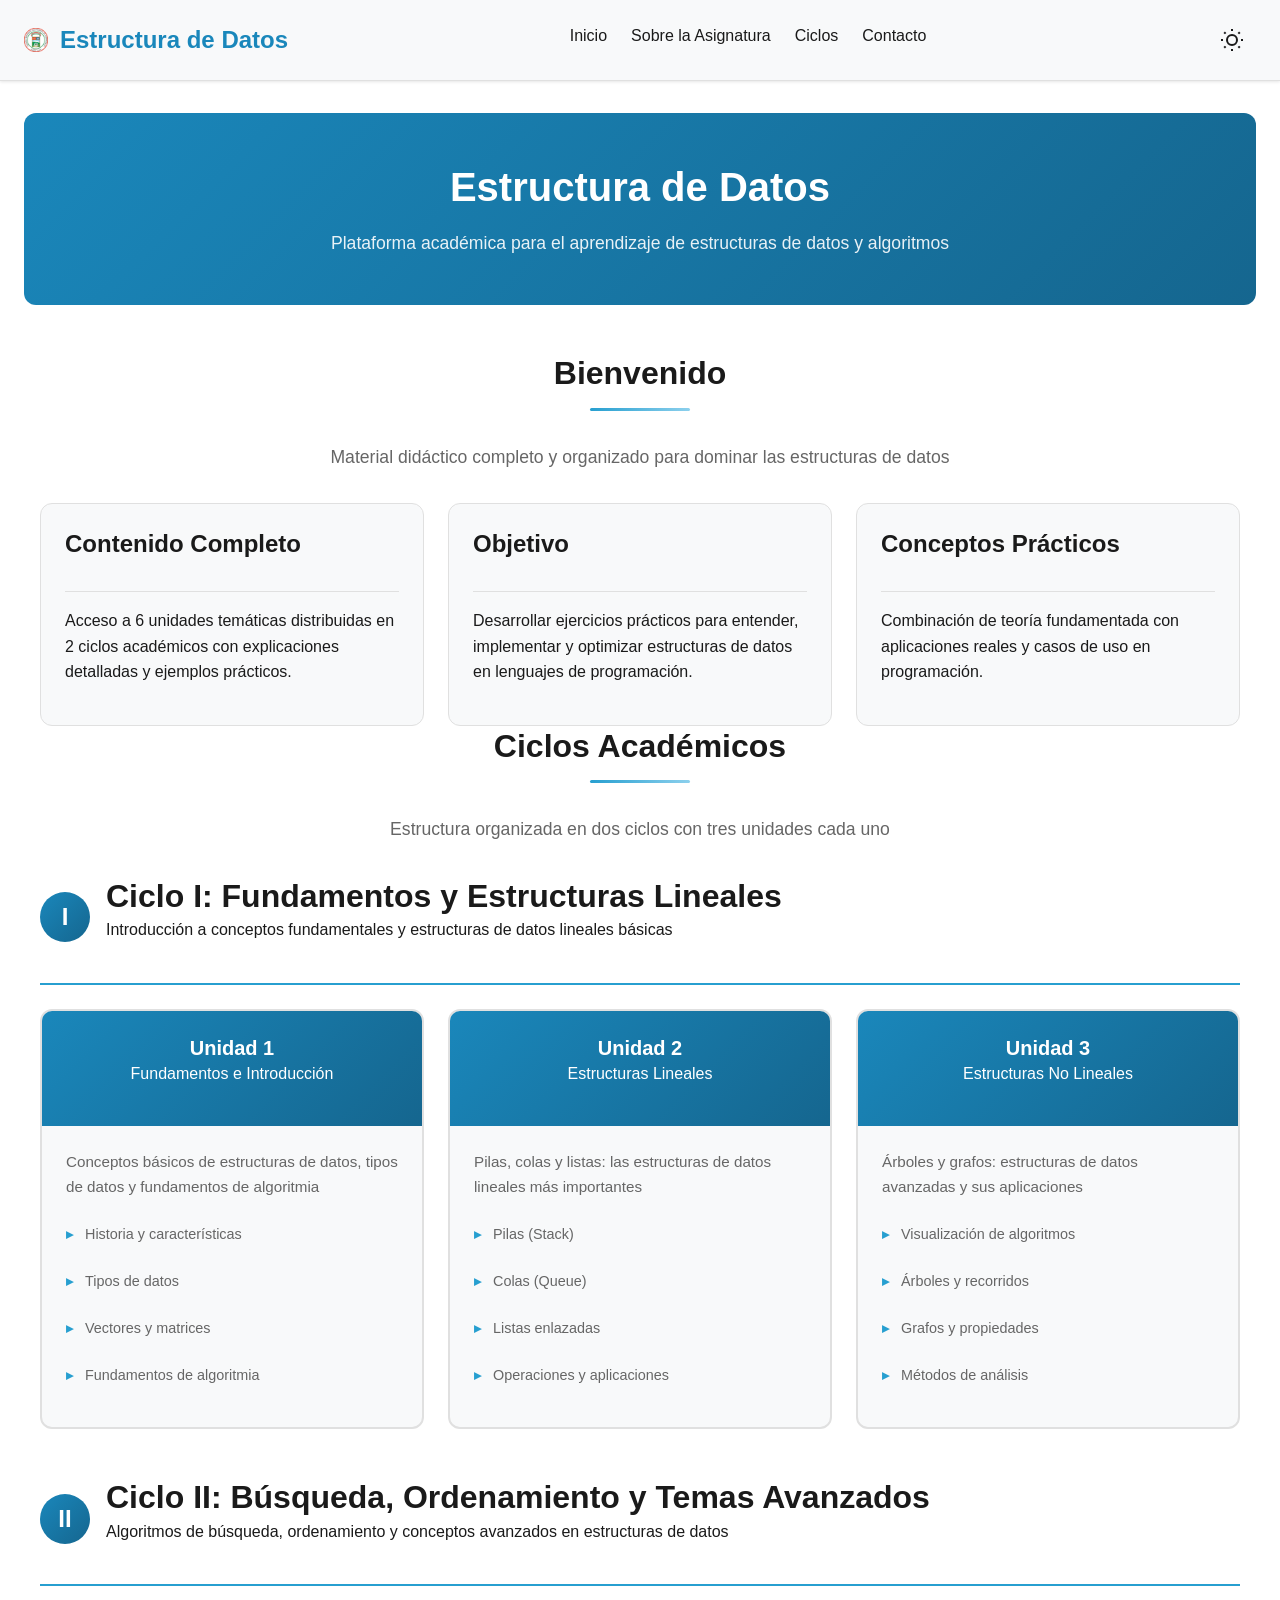
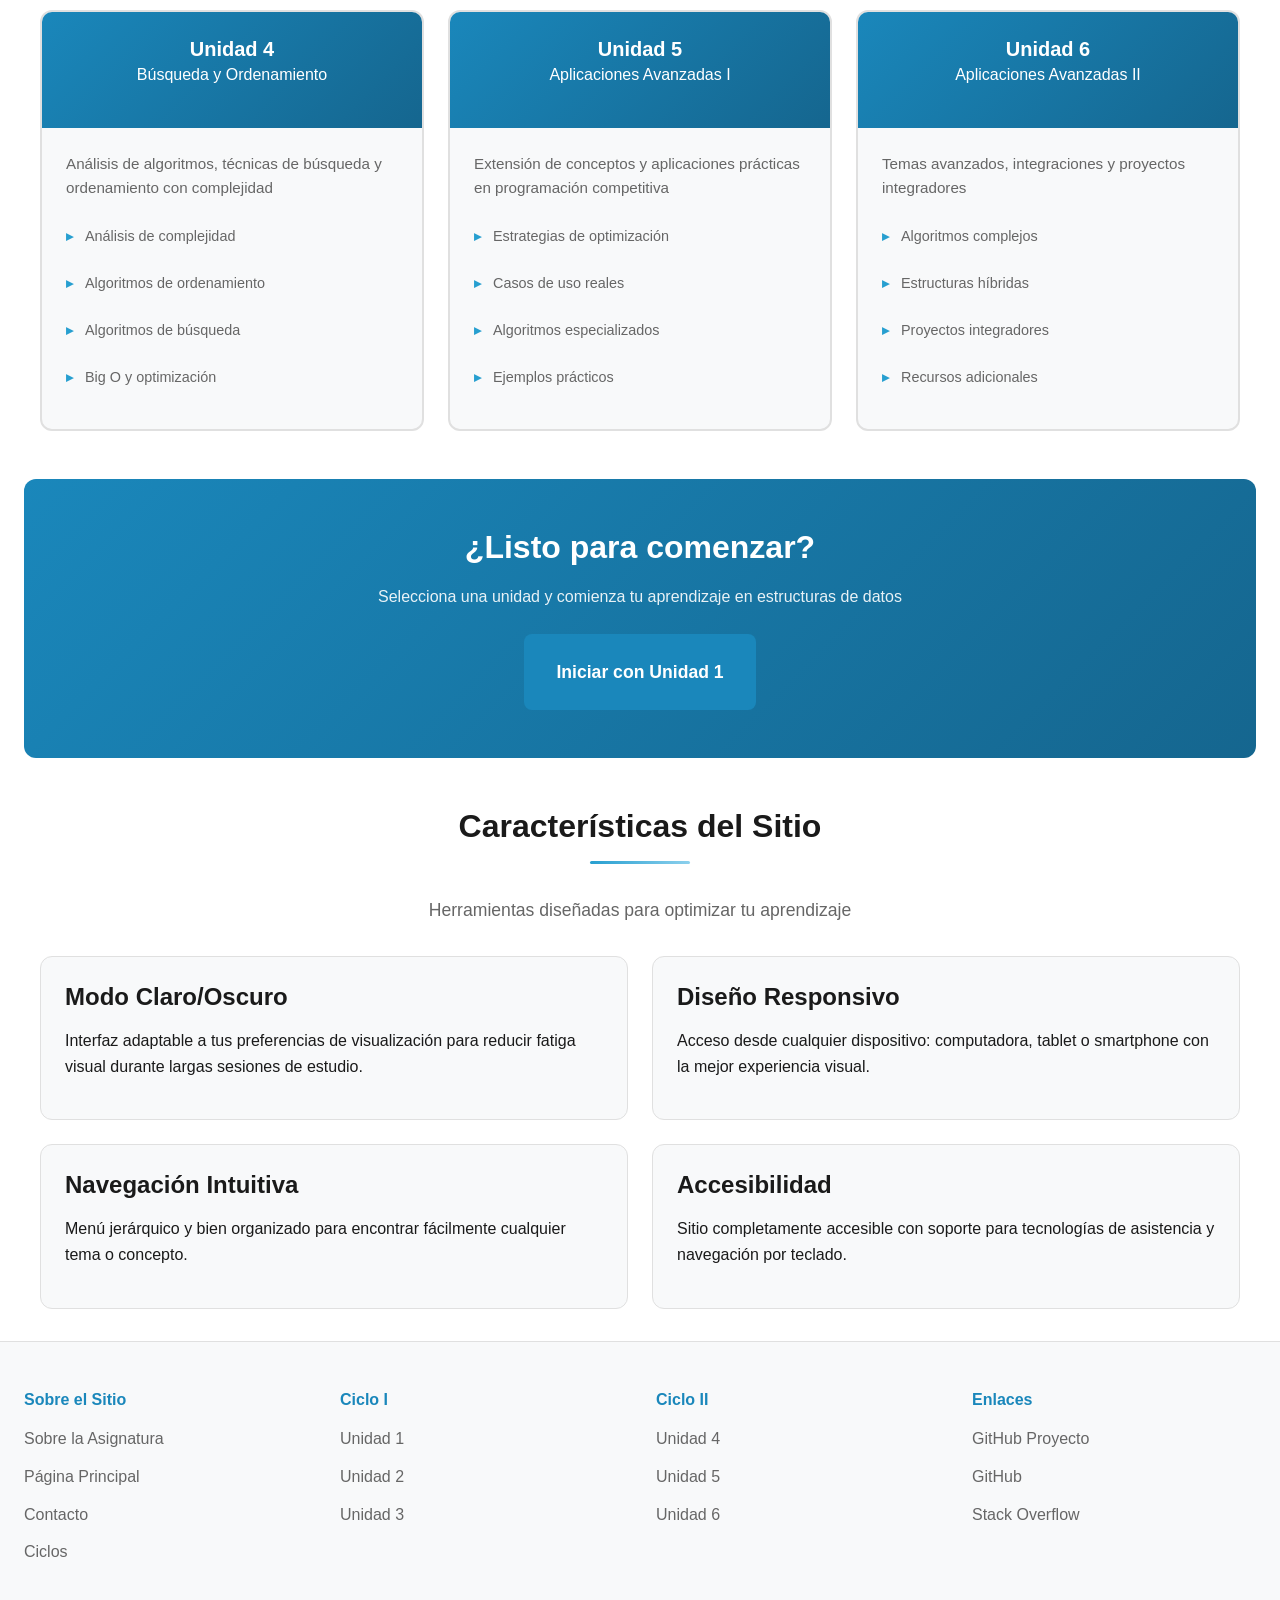
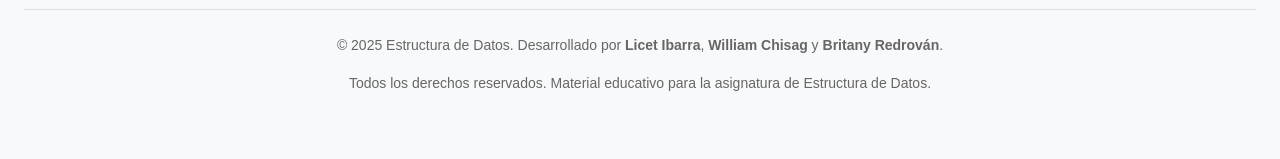
==== commit f1a4c814: "Update: estructura del código para mejorar la legibilidad y el mantenimiento" ====
--- a/docs/index.html
+++ b/docs/index.html
@@ -14,11 +14,7 @@
   <header>
     <div class="header-container">
       <a href="./index.html" class="logo">
-        <svg width="24" height="24" viewBox="0 0 24 24" fill="none" stroke="currentColor" stroke-width="2">
-          <path d="M12 2L2 7L2 12L12 17L22 12L22 7L12 2Z"></path>
-          <path d="M2 12L12 17L22 12"></path>
-          <path d="M12 17L12 22"></path>
-        </svg>
+        <svg width="24" height="24" viewBox="0 0 24 24" fill="none" xmlns="http://www.w3.org/2000/svg" xmlns:xlink="http://www.w3.org/1999/xlink"><path width="275" height="275" fill="url(#pattern0_48_3)" d="M0 0H24V24H0V0z"/><defs><pattern id="pattern0_48_3" patternContentUnits="objectBoundingBox" width="1" height="1"><use xlink:href="#image0_48_3" transform="scale(.00364)"/></pattern><image id="image0_48_3" width="275" height="275" preserveAspectRatio="none" xlink:href="[data-uri]"/></defs></svg>
         <span class="logo-text">Estructura de Datos</span>
       </a>
 
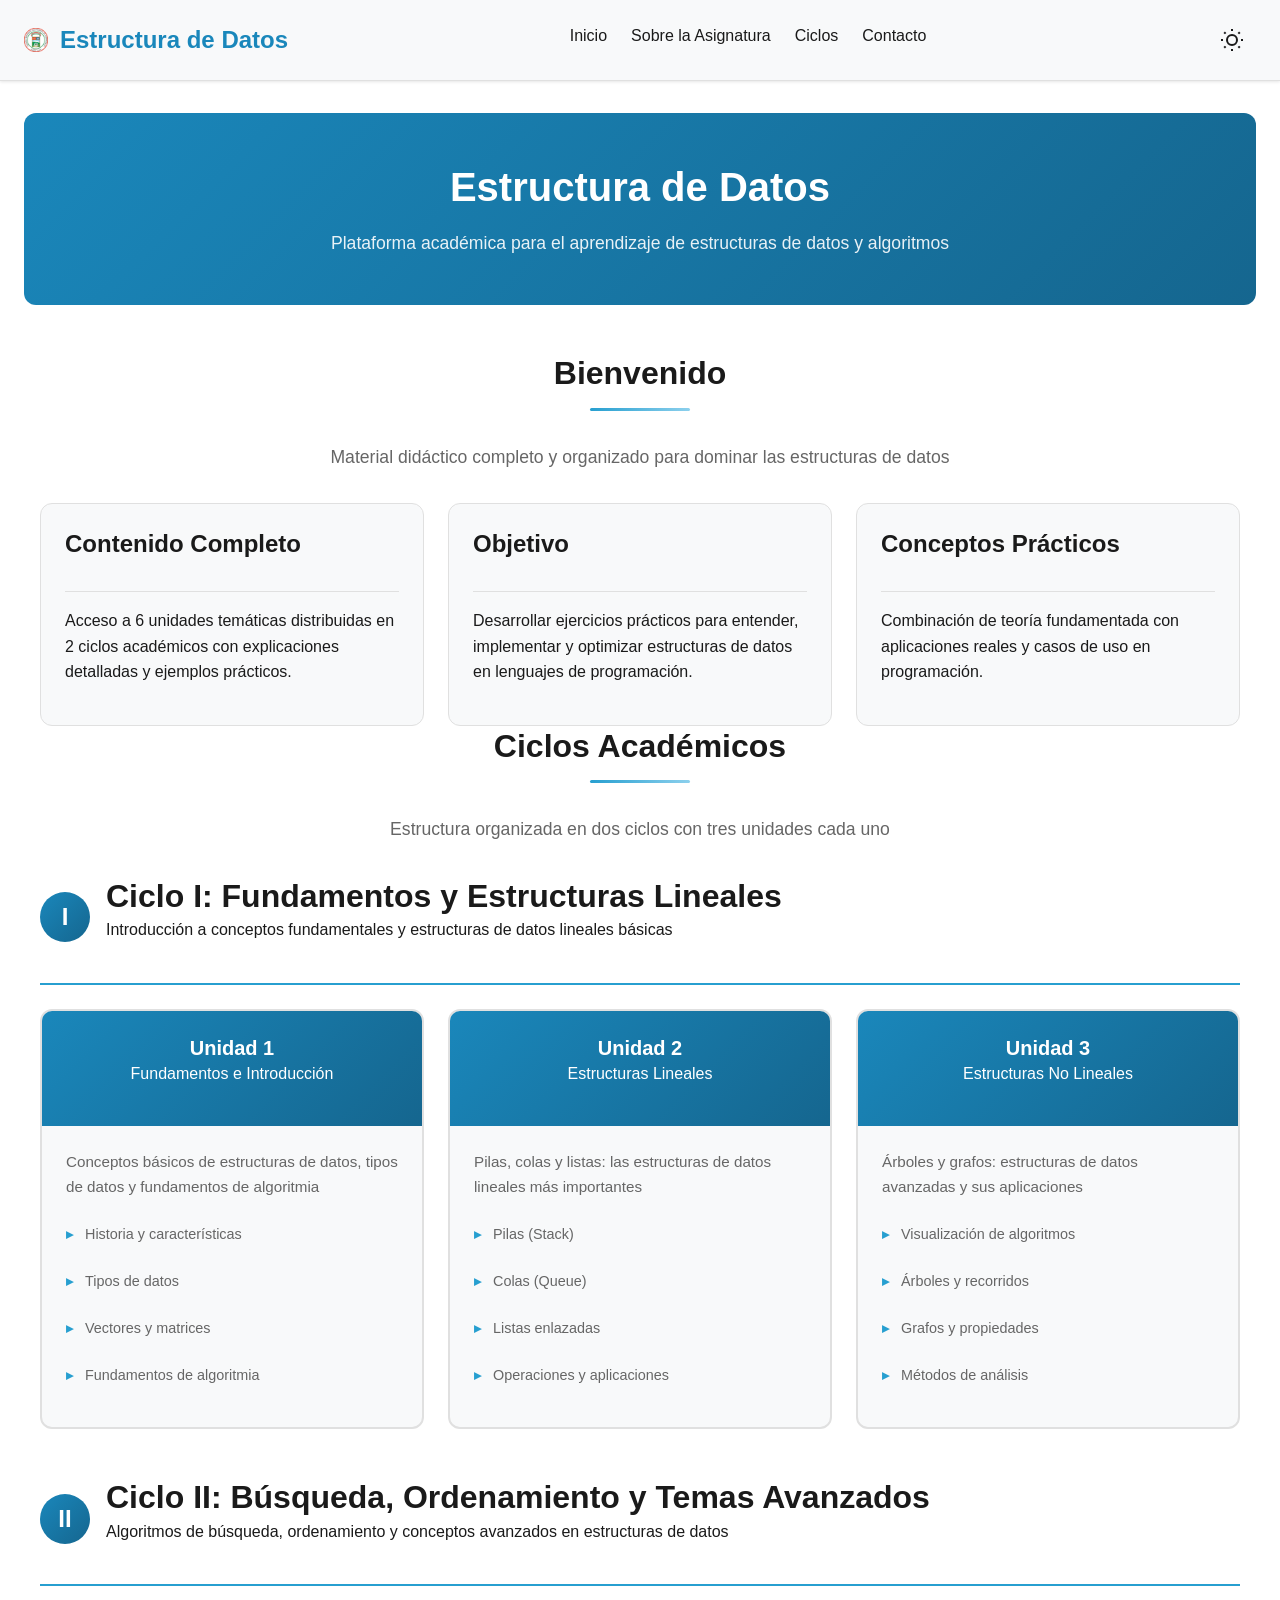
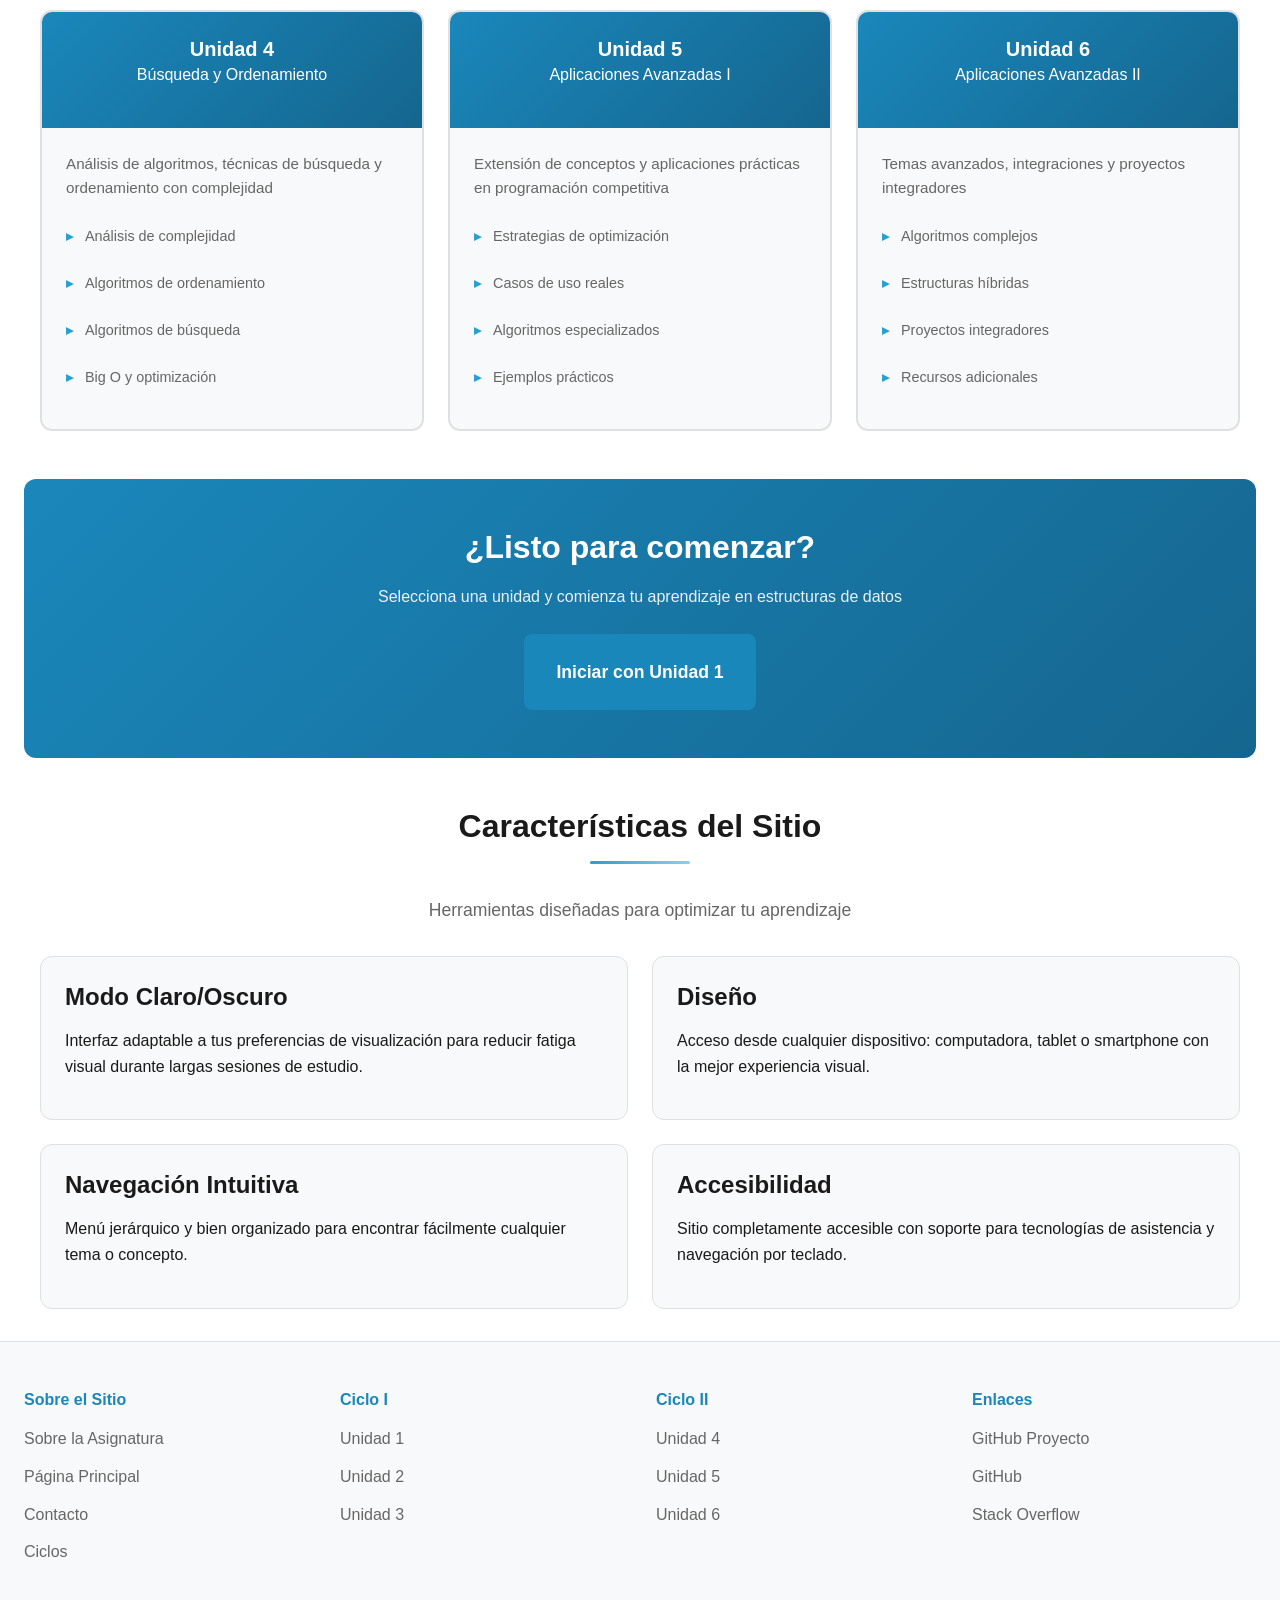
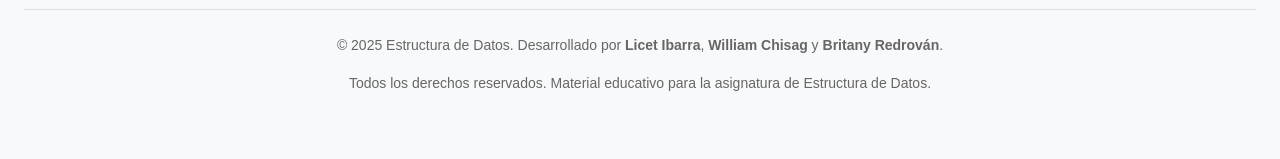
==== commit d19d56ee: "Update: corrección del nombre de usuario de Britany en la sección de contacto y ajuste del encabezad" ====
--- a/docs/index.html
+++ b/docs/index.html
@@ -264,7 +264,7 @@
         </div>
 
         <div class="card">
-          <h3>Diseño Responsivo</h3>
+          <h3>Diseño</h3>
           <p>Acceso desde cualquier dispositivo: computadora, tablet o smartphone con la mejor experiencia visual.</p>
         </div>
 
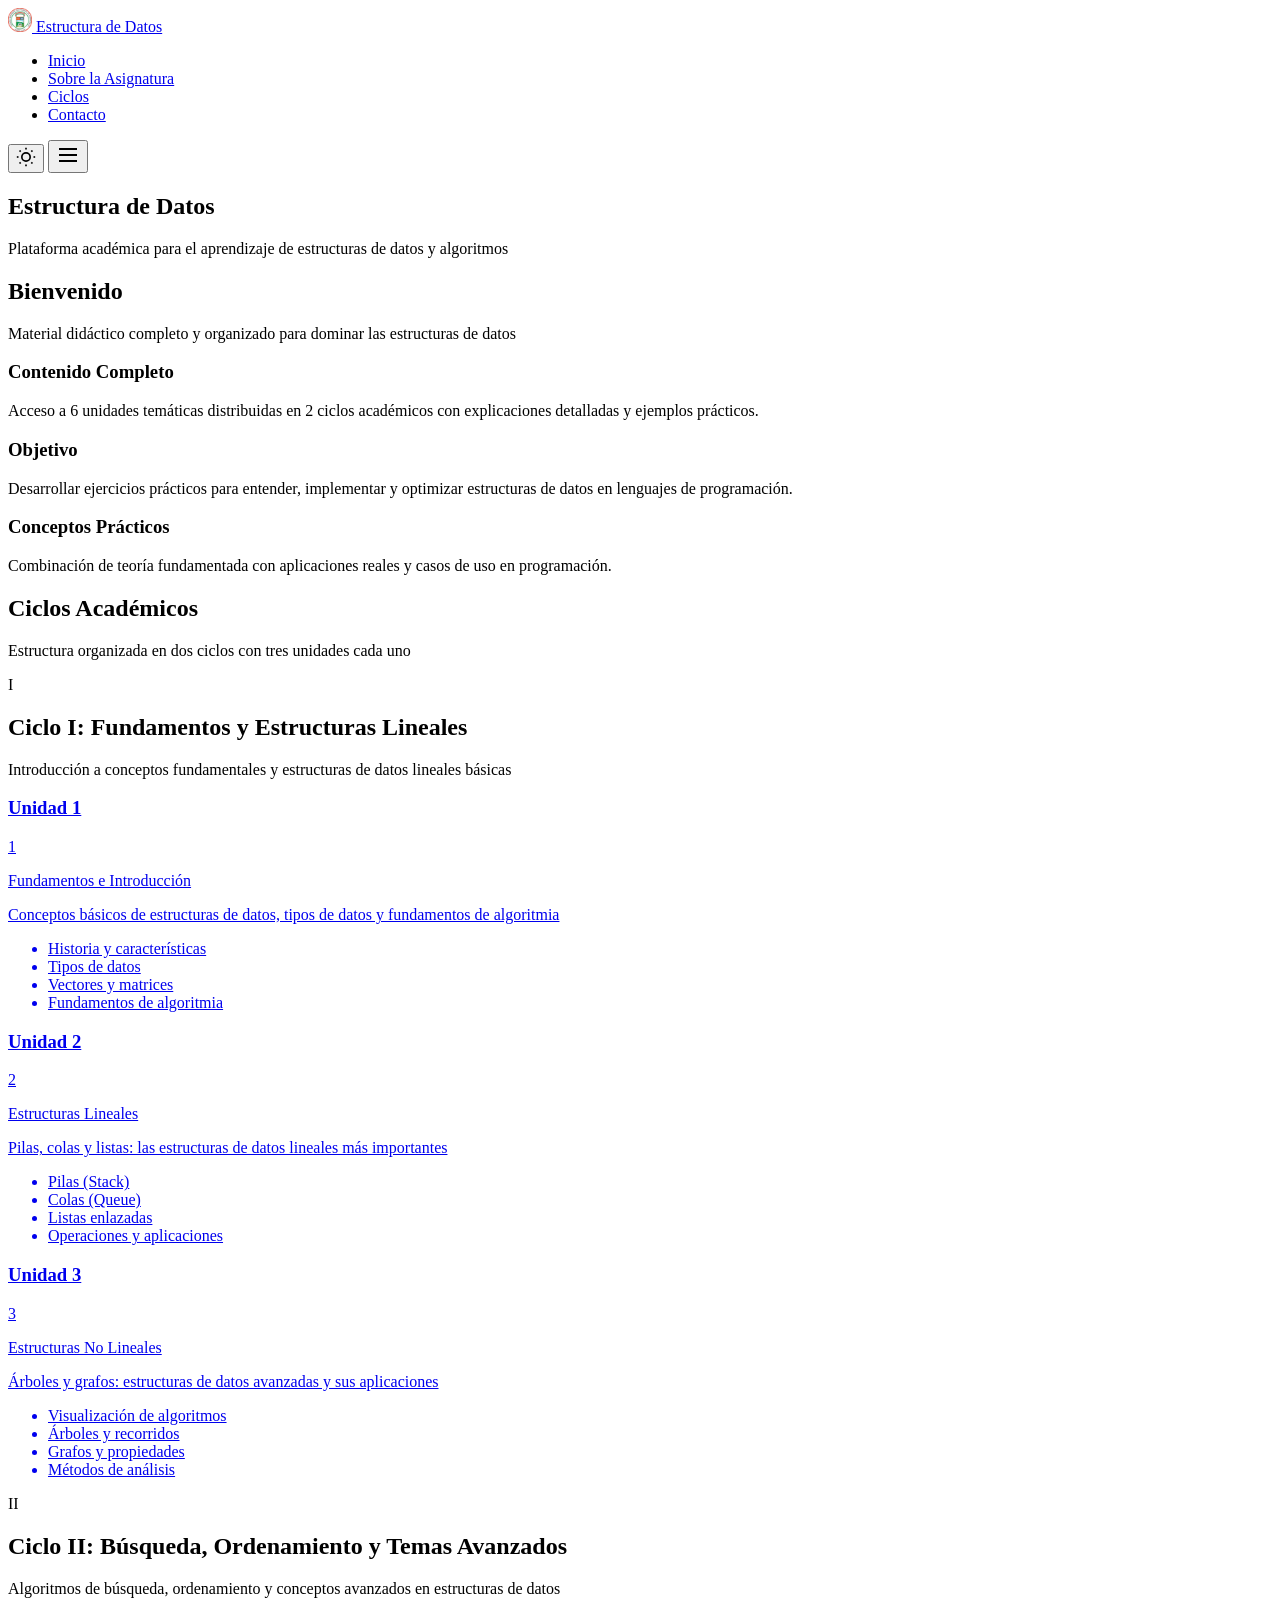
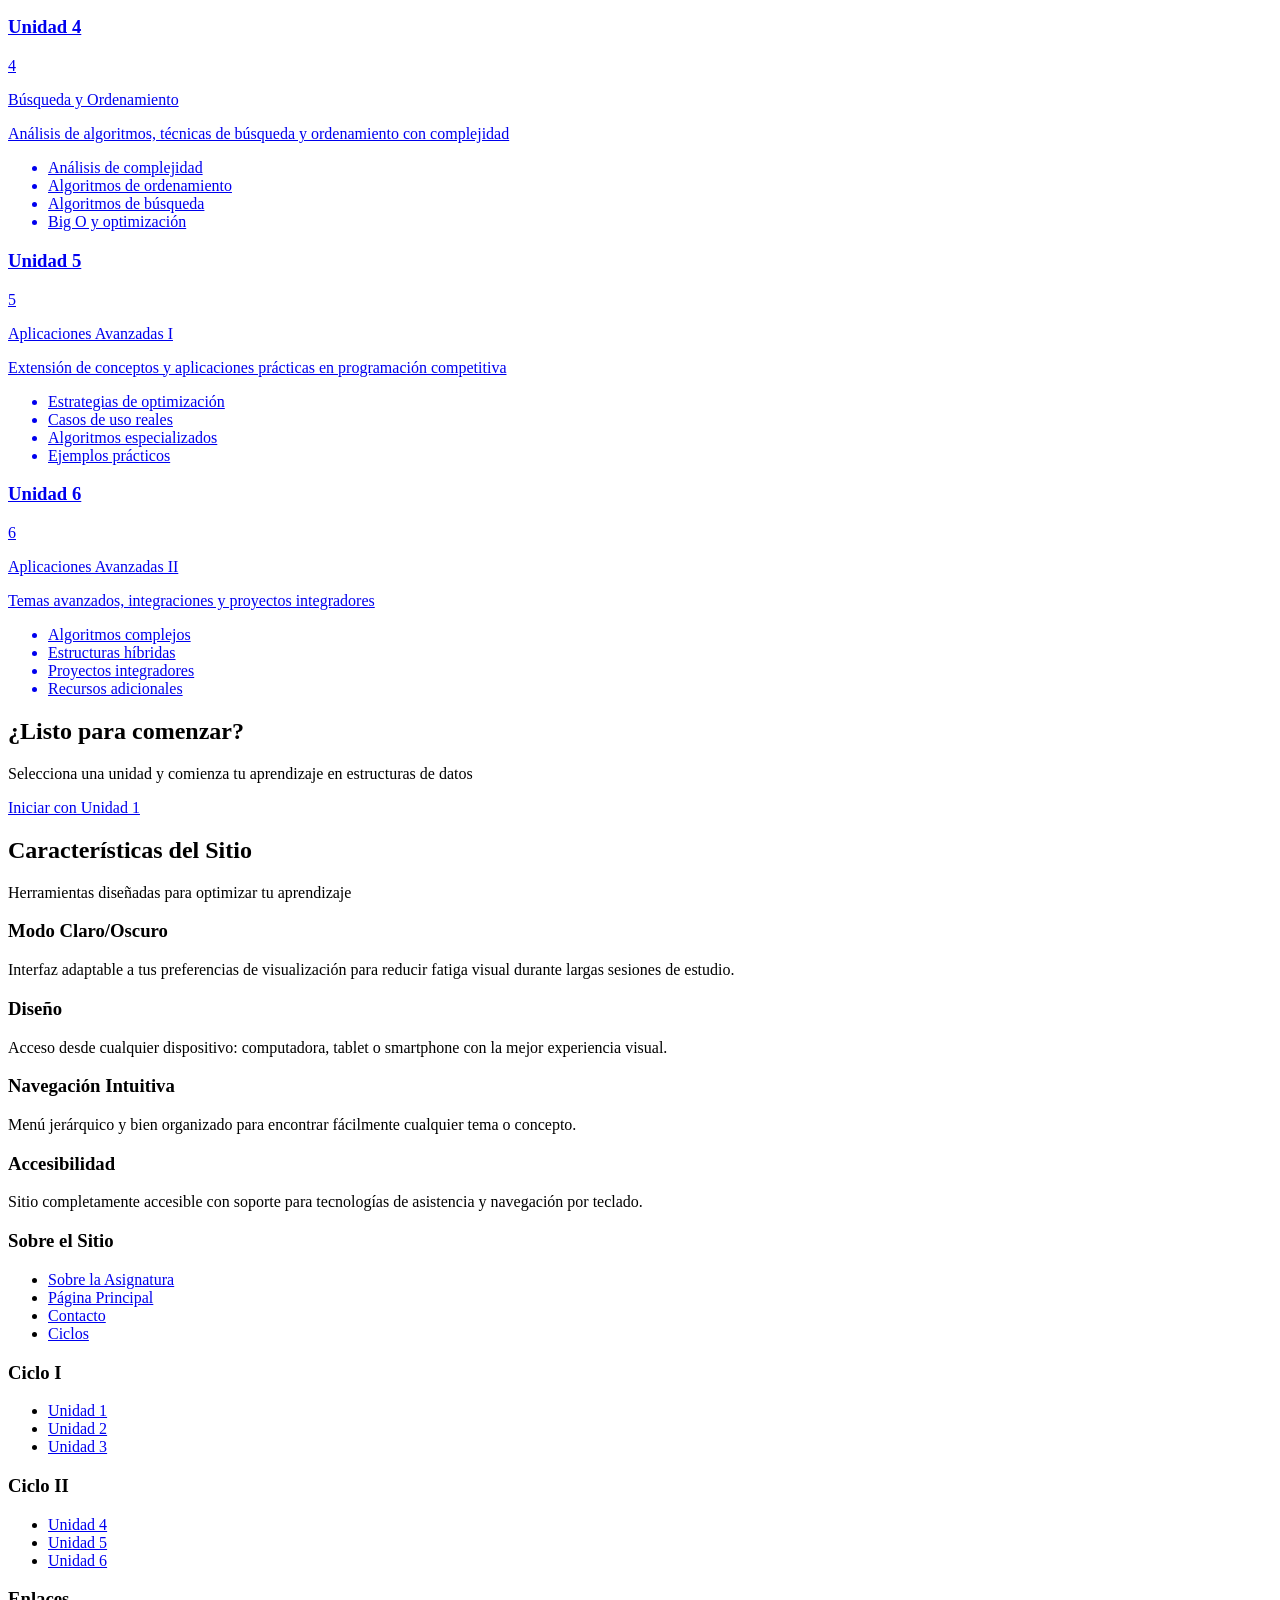
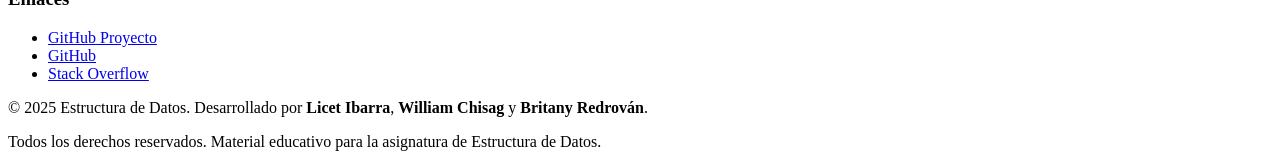
==== commit 570db665: "Ignore fix: rutas absolutas" ====
--- a/docs/index.html
+++ b/docs/index.html
@@ -6,24 +6,24 @@
   <meta name="description" content="Estructura de Datos - Plataforma académica completa con 6 unidades distribuidas en 2 ciclos">
   <meta name="keywords" content="estructura de datos, algoritmos, pilas, colas, árboles, grafos">
   <title>Estructura de Datos - Inicio</title>
-  <link rel="stylesheet" href="./css/reset.css">
-  <link rel="stylesheet" href="./css/main.css">
+  <link rel="stylesheet" href="/material-estructura-datos/css/reset.css">
+  <link rel="stylesheet" href="/material-estructura-datos/css/main.css">
 </head>
 <body>
   <!-- ============ HEADER ============ -->
   <header>
     <div class="header-container">
-      <a href="./index.html" class="logo">
+      <a href="/material-estructura-datos/index.html" class="logo">
         <svg width="24" height="24" viewBox="0 0 24 24" fill="none" xmlns="http://www.w3.org/2000/svg" xmlns:xlink="http://www.w3.org/1999/xlink"><path width="275" height="275" fill="url(#pattern0_48_3)" d="M0 0H24V24H0V0z"/><defs><pattern id="pattern0_48_3" patternContentUnits="objectBoundingBox" width="1" height="1"><use xlink:href="#image0_48_3" transform="scale(.00364)"/></pattern><image id="image0_48_3" width="275" height="275" preserveAspectRatio="none" xlink:href="[data-uri]"/></defs></svg>
         <span class="logo-text">Estructura de Datos</span>
       </a>
 
       <nav>
         <ul>
-          <li><a href="./index.html" class="active">Inicio</a></li>
-          <li><a href="./components/about.html">Sobre la Asignatura</a></li>
+          <li><a href="/material-estructura-datos/index.html" class="active">Inicio</a></li>
+          <li><a href="/material-estructura-datos/components/about.html">Sobre la Asignatura</a></li>
           <li><a href="#ciclos">Ciclos</a></li>
-          <li><a href="./components/contact.html">Contacto</a></li>
+          <li><a href="/material-estructura-datos/components/contact.html">Contacto</a></li>
         </ul>
       </nav>
 
@@ -120,7 +120,7 @@
 
         <div class="units-grid">
           <!-- Unidad 1 -->
-          <a href="./components/units/unidad1.html" class="unit-card">
+          <a href="/material-estructura-datos/components/units/unidad1.html" class="unit-card">
             <div class="unit-card-header">
               <h3>Unidad 1</h3>
               <span class="unit-card-number">1</span>
@@ -138,7 +138,7 @@
           </a>
 
           <!-- Unidad 2 -->
-          <a href="./components/units/unidad2.html" class="unit-card">
+          <a href="/material-estructura-datos/components/units/unidad2.html" class="unit-card">
             <div class="unit-card-header">
               <h3>Unidad 2</h3>
               <span class="unit-card-number">2</span>
@@ -156,7 +156,7 @@
           </a>
 
           <!-- Unidad 3 -->
-          <a href="./components/units/unidad3.html" class="unit-card">
+          <a href="/material-estructura-datos/components/units/unidad3.html" class="unit-card">
             <div class="unit-card-header">
               <h3>Unidad 3</h3>
               <span class="unit-card-number">3</span>
@@ -187,7 +187,7 @@
 
         <div class="units-grid">
           <!-- Unidad 4 -->
-          <a href="./components/units/unidad4.html" class="unit-card">
+          <a href="/material-estructura-datos/components/units/unidad4.html" class="unit-card">
             <div class="unit-card-header">
               <h3>Unidad 4</h3>
               <span class="unit-card-number">4</span>
@@ -205,7 +205,7 @@
           </a>
 
           <!-- Unidad 5 -->
-          <a href="./components/units/unidad5.html" class="unit-card">
+          <a href="/material-estructura-datos/components/units/unidad5.html" class="unit-card">
             <div class="unit-card-header">
               <h3>Unidad 5</h3>
               <span class="unit-card-number">5</span>
@@ -223,7 +223,7 @@
           </a>
 
           <!-- Unidad 6 -->
-          <a href="./components/units/unidad6.html" class="unit-card">
+          <a href="/material-estructura-datos/components/units/unidad6.html" class="unit-card">
             <div class="unit-card-header">
               <h3>Unidad 6</h3>
               <span class="unit-card-number">6</span>
@@ -247,7 +247,7 @@
     <section class="cta">
       <h2>¿Listo para comenzar?</h2>
       <p>Selecciona una unidad y comienza tu aprendizaje en estructuras de datos</p>
-      <a href="./components/units/unidad1.html" class="btn btn-primary btn-lg">Iniciar con Unidad 1</a>
+      <a href="/material-estructura-datos/components/units/unidad1.html" class="btn btn-primary btn-lg">Iniciar con Unidad 1</a>
     </section>
 
     <!-- Section: Características -->
@@ -287,9 +287,9 @@
       <div class="footer-section">
         <h3>Sobre el Sitio</h3>
         <ul>
-          <li><a href="./components/about.html">Sobre la Asignatura</a></li>
-          <li><a href="./index.html">Página Principal</a></li>
-          <li><a href="./components/contact.html">Contacto</a></li>
+          <li><a href="/material-estructura-datos/components/about.html">Sobre la Asignatura</a></li>
+          <li><a href="/material-estructura-datos/index.html">Página Principal</a></li>
+          <li><a href="/material-estructura-datos/components/contact.html">Contacto</a></li>
           <li><a href="#ciclos">Ciclos</a></li>
         </ul>
       </div>
@@ -297,18 +297,18 @@
       <div class="footer-section">
         <h3>Ciclo I</h3>
         <ul>
-          <li><a href="./components/units/unidad1.html">Unidad 1</a></li>
-          <li><a href="./components/units/unidad2.html">Unidad 2</a></li>
-          <li><a href="./components/units/unidad3.html">Unidad 3</a></li>
+          <li><a href="/material-estructura-datos/components/units/unidad1.html">Unidad 1</a></li>
+          <li><a href="/material-estructura-datos/components/units/unidad2.html">Unidad 2</a></li>
+          <li><a href="/material-estructura-datos/components/units/unidad3.html">Unidad 3</a></li>
         </ul>
       </div>
 
       <div class="footer-section">
         <h3>Ciclo II</h3>
         <ul>
-          <li><a href="./components/units/unidad4.html">Unidad 4</a></li>
-          <li><a href="./components/units/unidad5.html">Unidad 5</a></li>
-          <li><a href="./components/units/unidad6.html">Unidad 6</a></li>
+          <li><a href="/material-estructura-datos/components/units/unidad4.html">Unidad 4</a></li>
+          <li><a href="/material-estructura-datos/components/units/unidad5.html">Unidad 5</a></li>
+          <li><a href="/material-estructura-datos/components/units/unidad6.html">Unidad 6</a></li>
         </ul>
       </div>
 
@@ -328,6 +328,6 @@
     </div>
   </footer>
 
-  <script src="./js/main.js"></script>
+  <script src="/material-estructura-datos/js/main.js"></script>
 </body>
 </html>
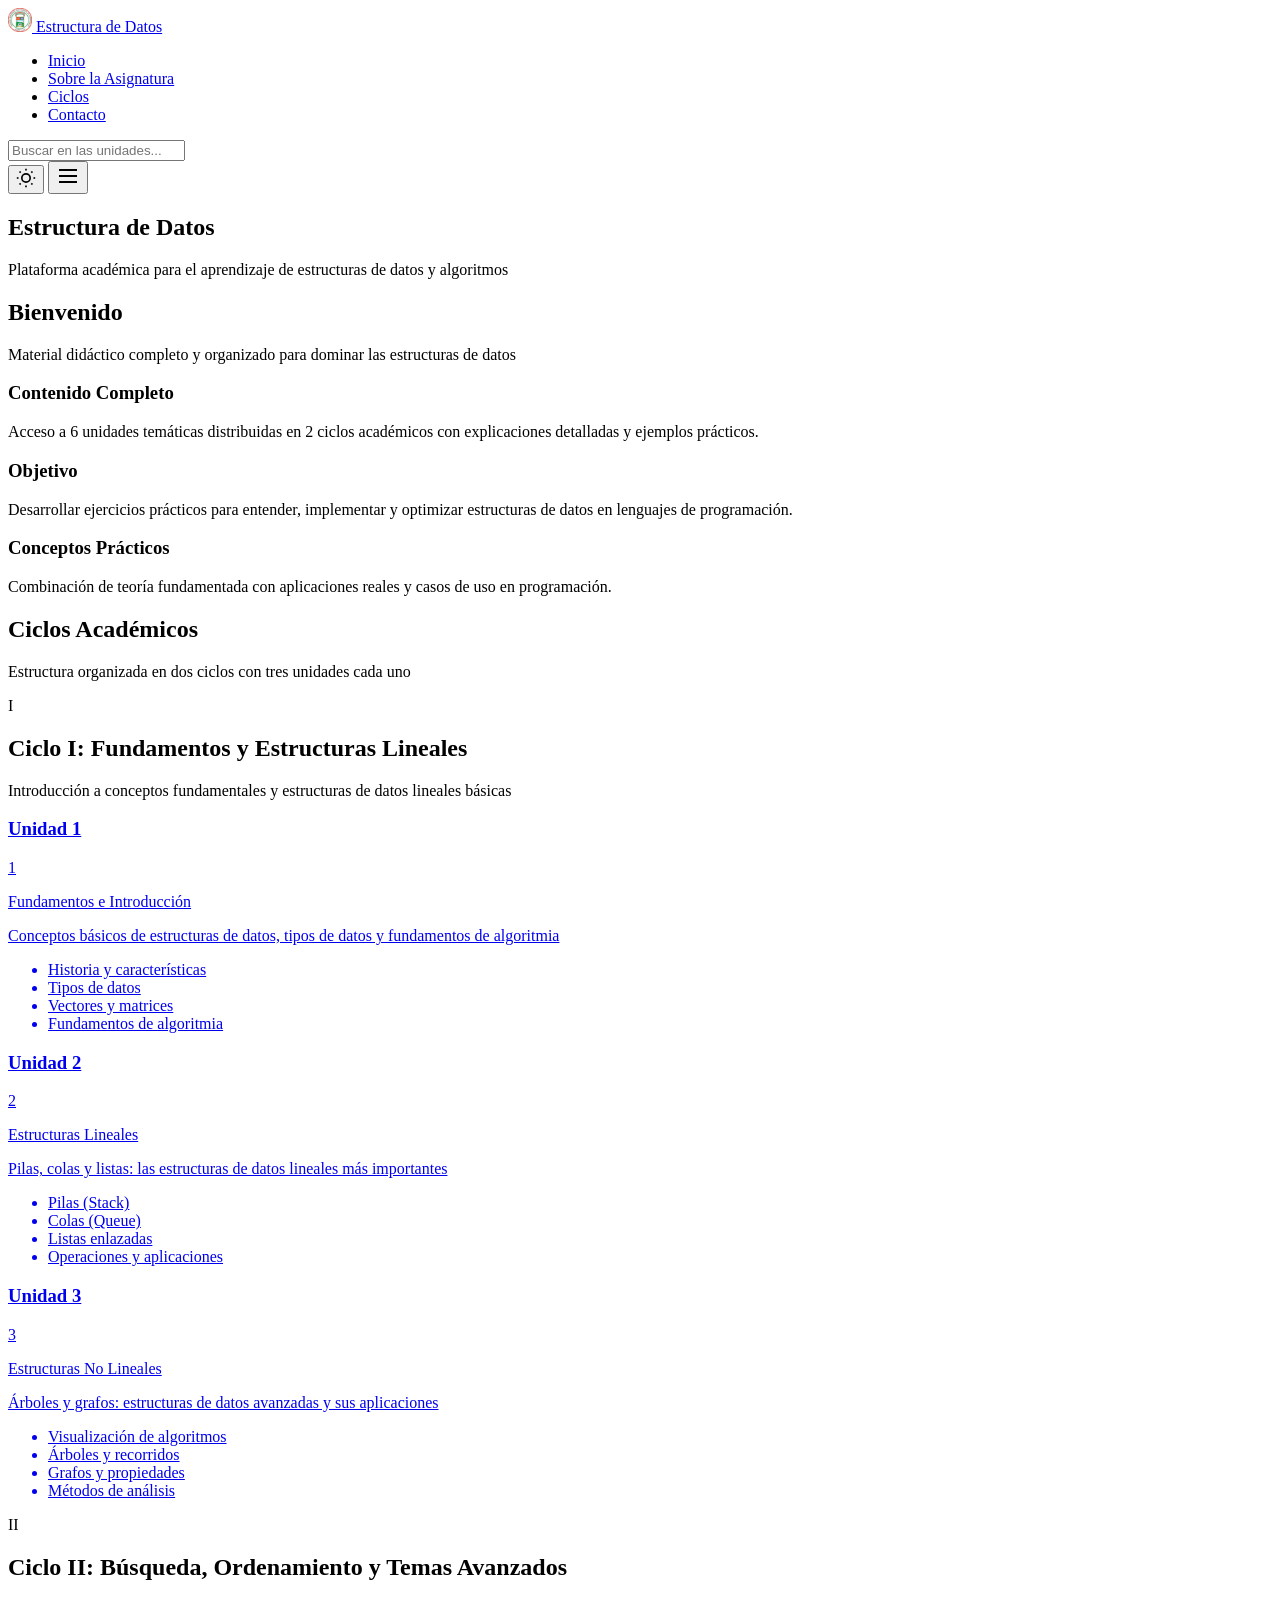
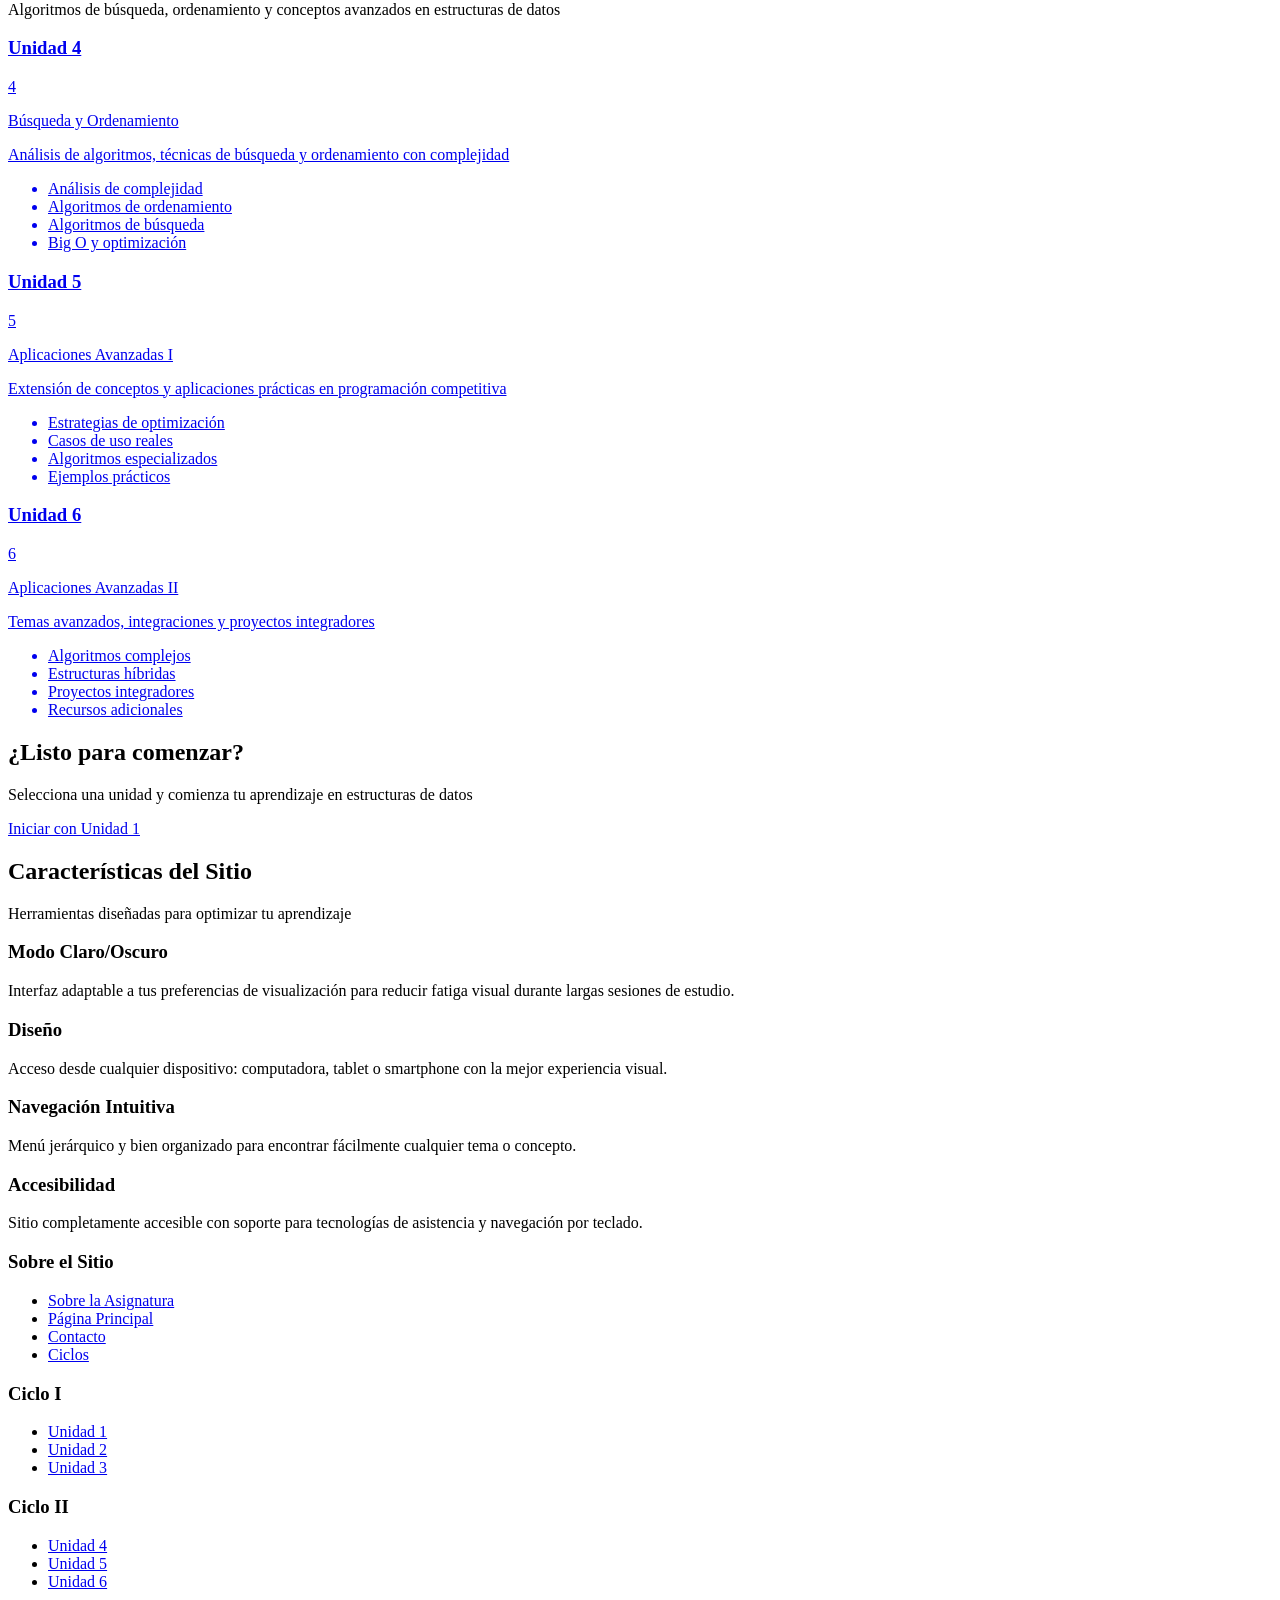
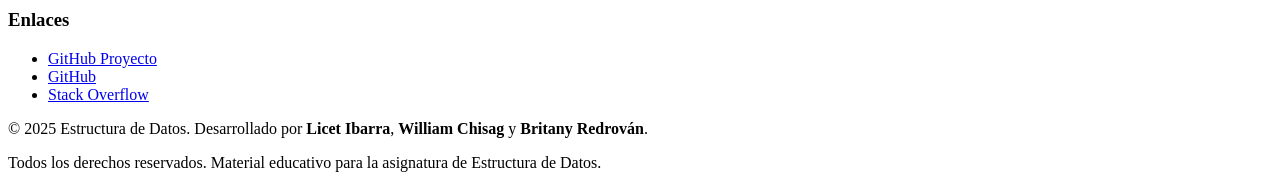
==== commit 949b21c4: "add: search" ====
--- a/docs/index.html
+++ b/docs/index.html
@@ -27,6 +27,12 @@
         </ul>
       </nav>
 
+      <!-- Barra de Búsqueda -->
+      <div class="search-container">
+        <input type="text" class="search-input" placeholder="Buscar en las unidades..." aria-label="Buscar contenido">
+        <div class="search-results" id="search-results" style="display: none;"></div>
+      </div>
+
       <div class="header-controls">
         <button class="theme-toggle" aria-label="Cambiar tema" title="Cambiar tema">
           <svg width="20" height="20" viewBox="0 0 24 24" fill="none" stroke="currentColor" stroke-width="2" class="sun-icon">
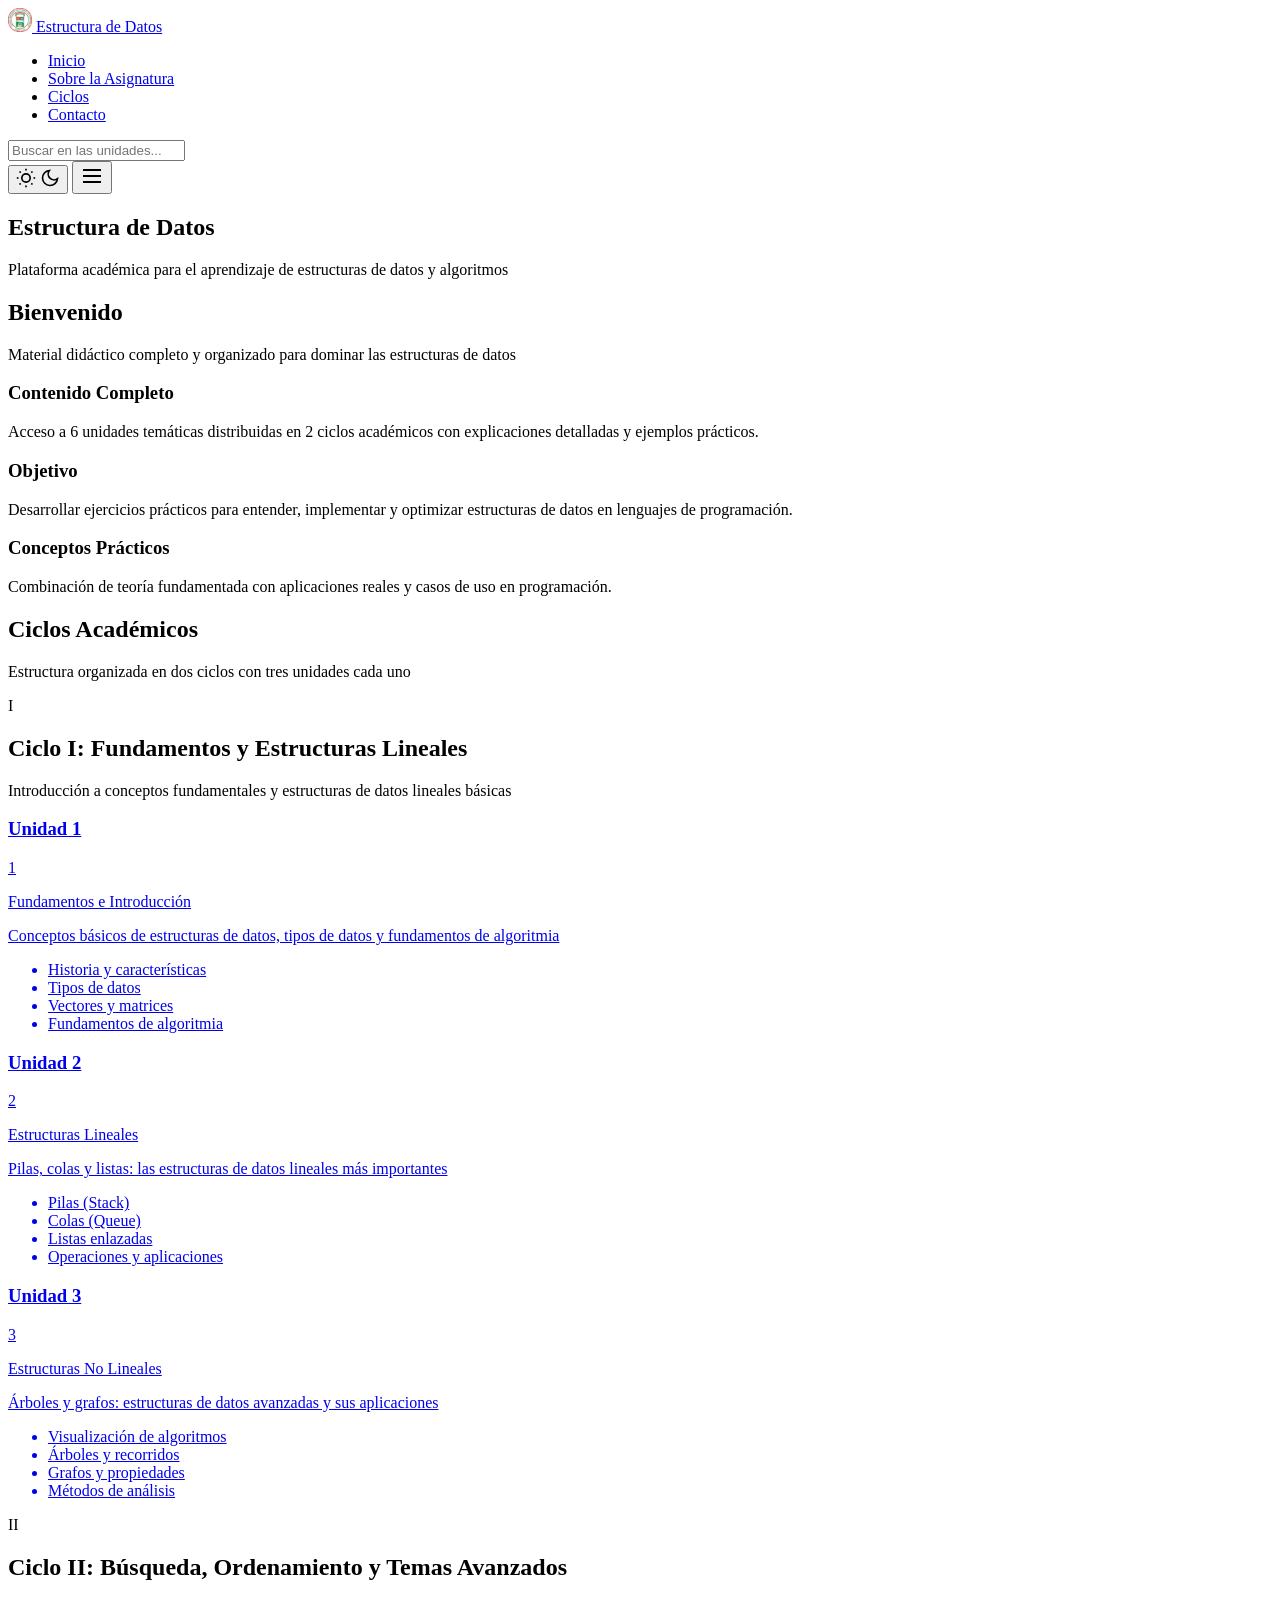
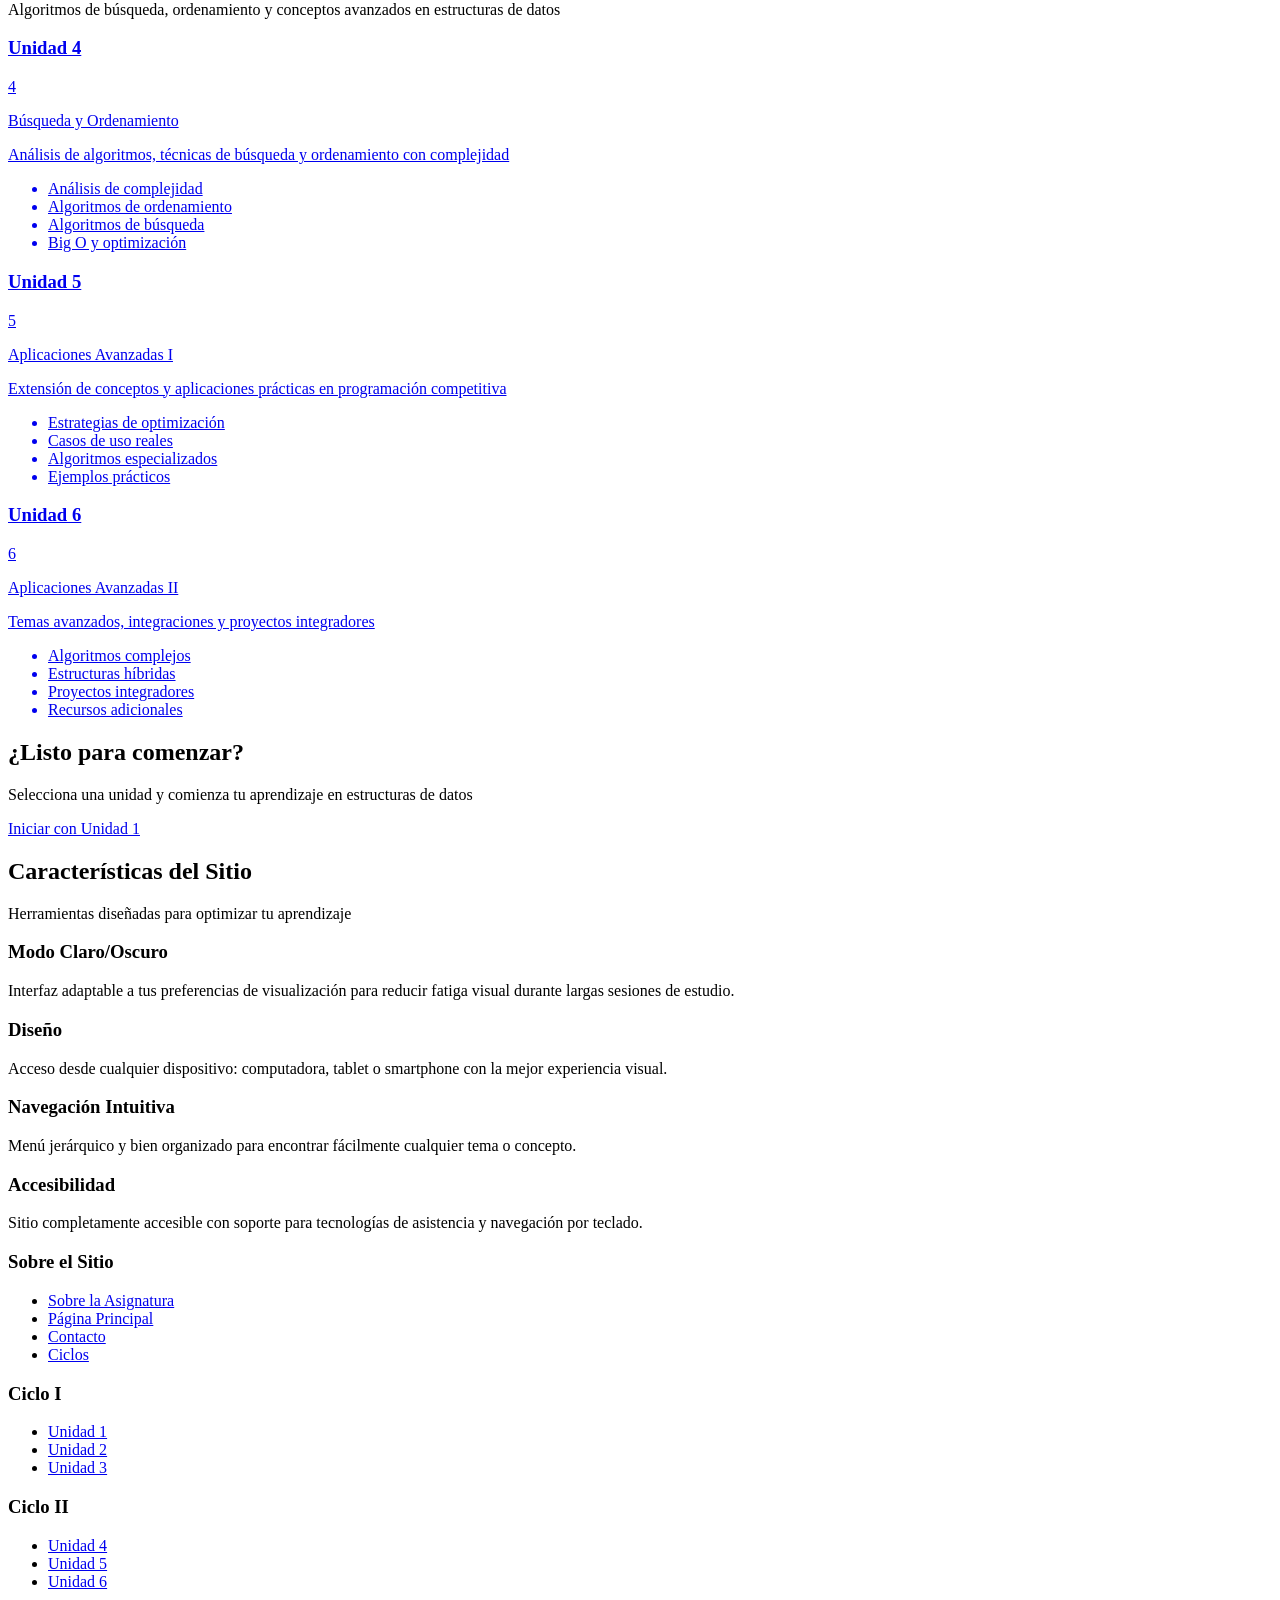
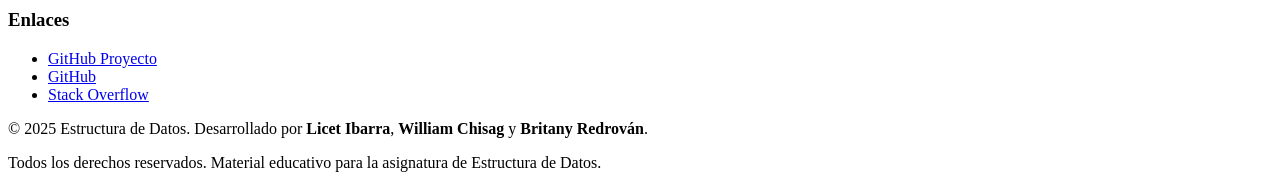
==== commit 221b4e5f: "refactor: mejorar la gestión del tema y la visibilidad de iconos en los componentes" ====
--- a/docs/index.html
+++ b/docs/index.html
@@ -34,8 +34,8 @@
       </div>
 
       <div class="header-controls">
-        <button class="theme-toggle" aria-label="Cambiar tema" title="Cambiar tema">
-          <svg width="20" height="20" viewBox="0 0 24 24" fill="none" stroke="currentColor" stroke-width="2" class="sun-icon">
+        <button class="theme-toggle" data-action="toggle-theme" aria-label="Cambiar tema" title="Cambiar tema">
+          <svg width="20" height="20" viewBox="0 0 24 24" fill="none" stroke="currentColor" stroke-width="2" class="sun-icon icon-visible">
             <circle cx="12" cy="12" r="5"></circle>
             <line x1="12" y1="1" x2="12" y2="3"></line>
             <line x1="12" y1="21" x2="12" y2="23"></line>
@@ -46,7 +46,7 @@
             <line x1="4.22" y1="19.78" x2="5.64" y2="18.36"></line>
             <line x1="18.36" y1="5.64" x2="19.78" y2="4.22"></line>
           </svg>
-          <svg width="20" height="20" viewBox="0 0 24 24" fill="none" stroke="currentColor" stroke-width="2" class="moon-icon" style="display:none;">
+          <svg width="20" height="20" viewBox="0 0 24 24" fill="none" stroke="currentColor" stroke-width="2" class="moon-icon icon-hidden">
             <path d="M21 12.79A9 9 0 1 1 11.21 3 7 7 0 0 0 21 12.79z"></path>
           </svg>
         </button>
